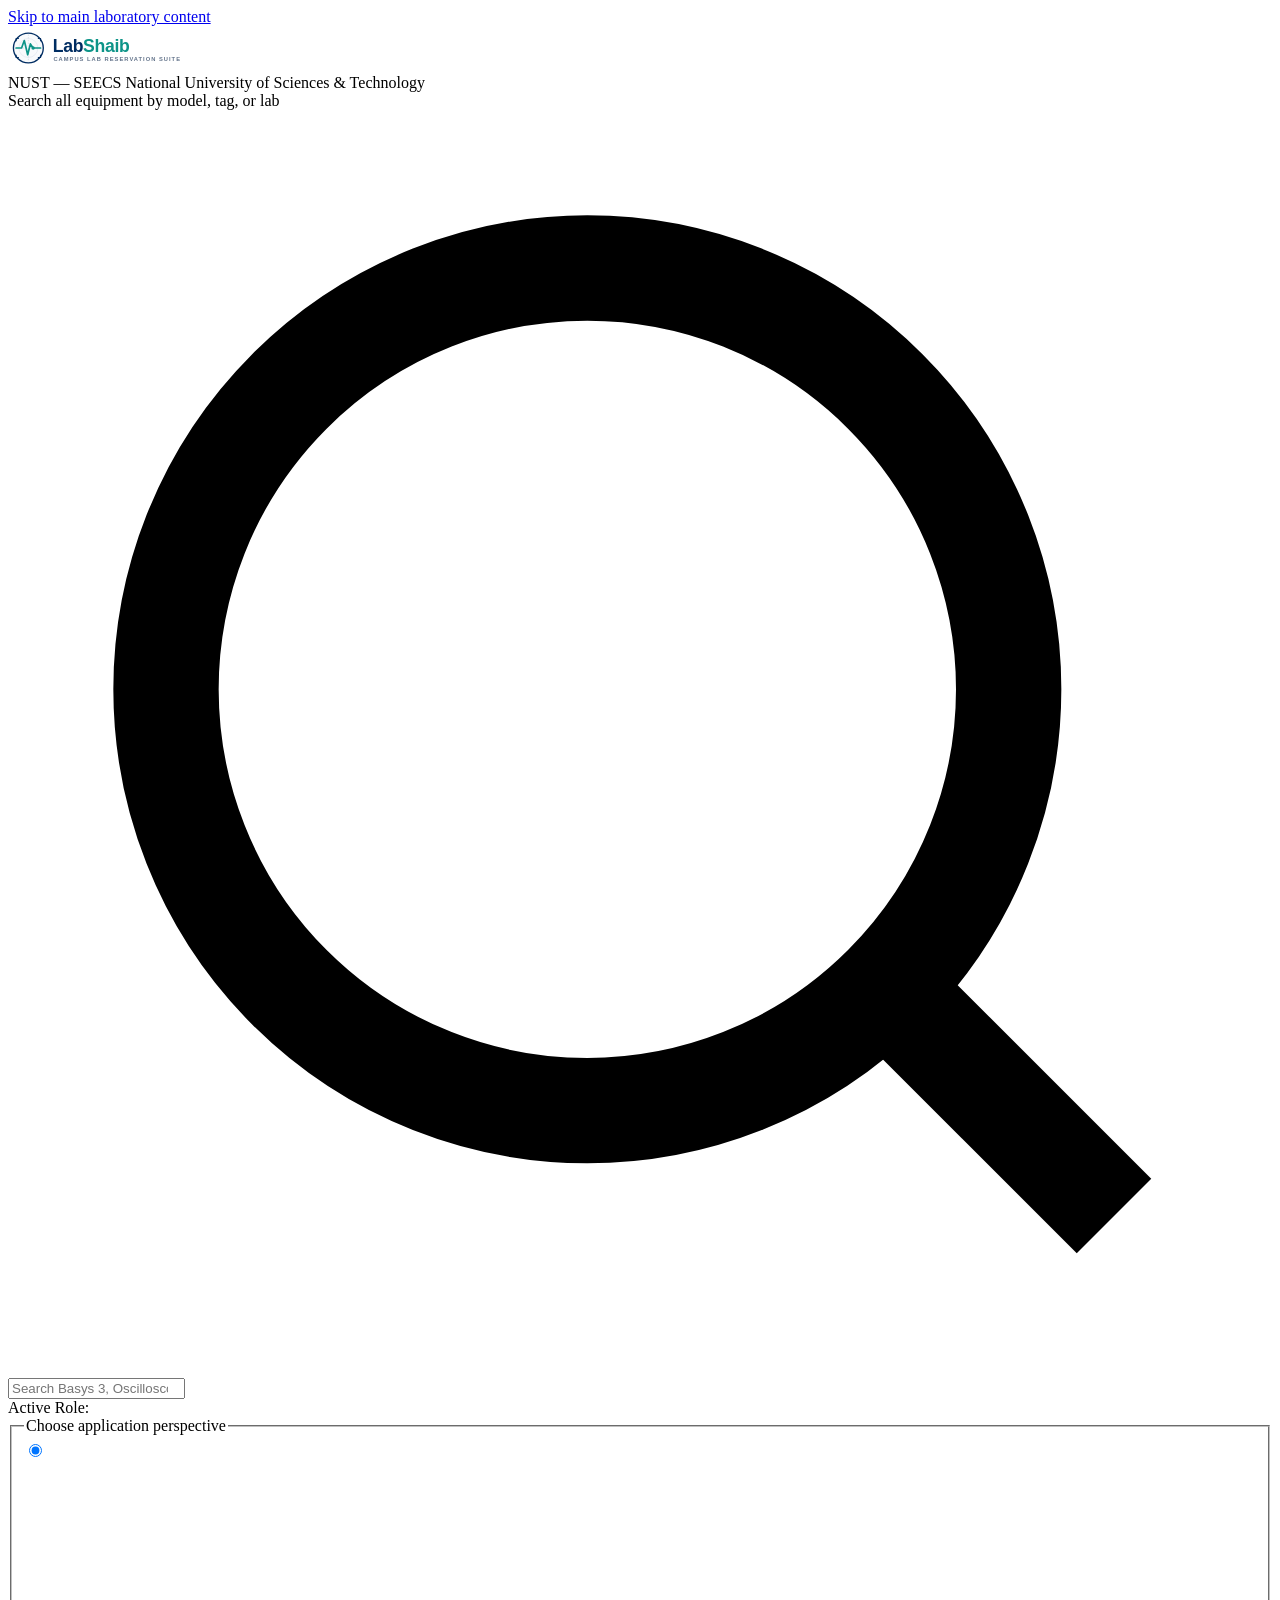
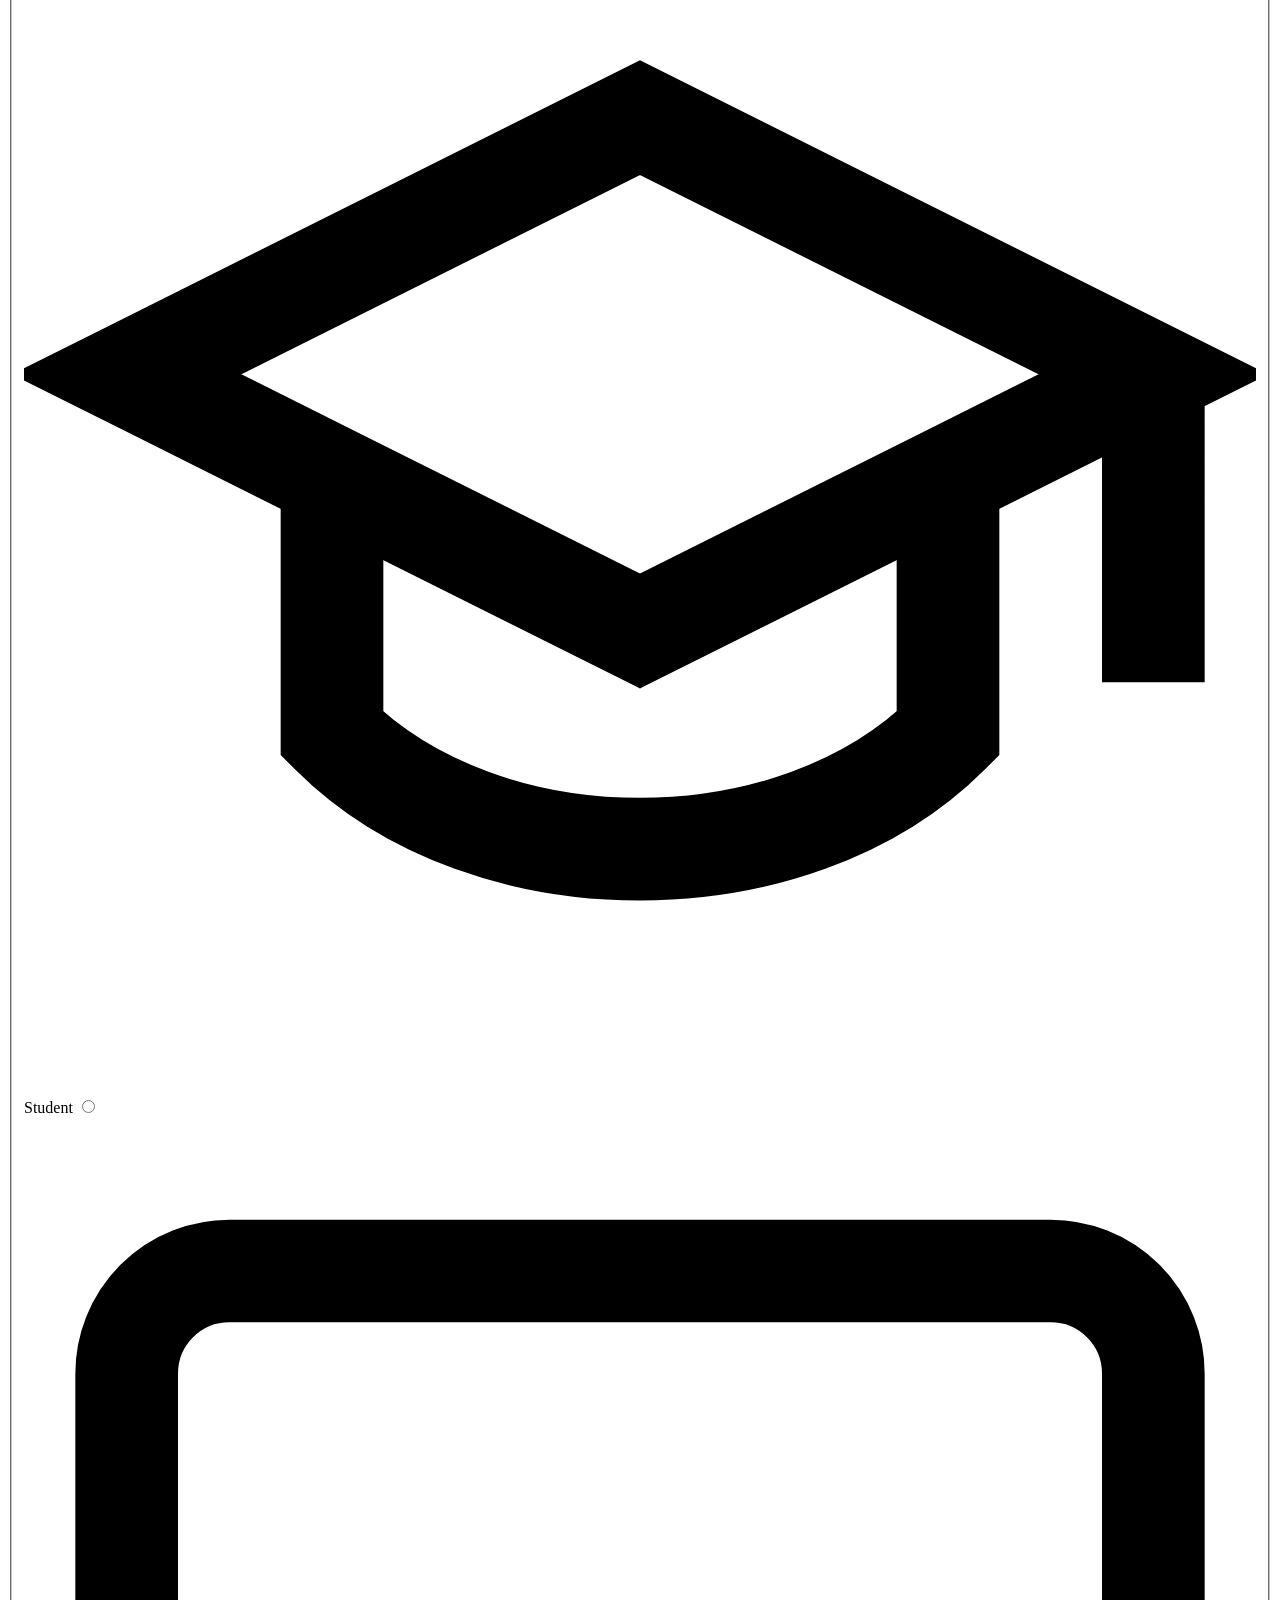
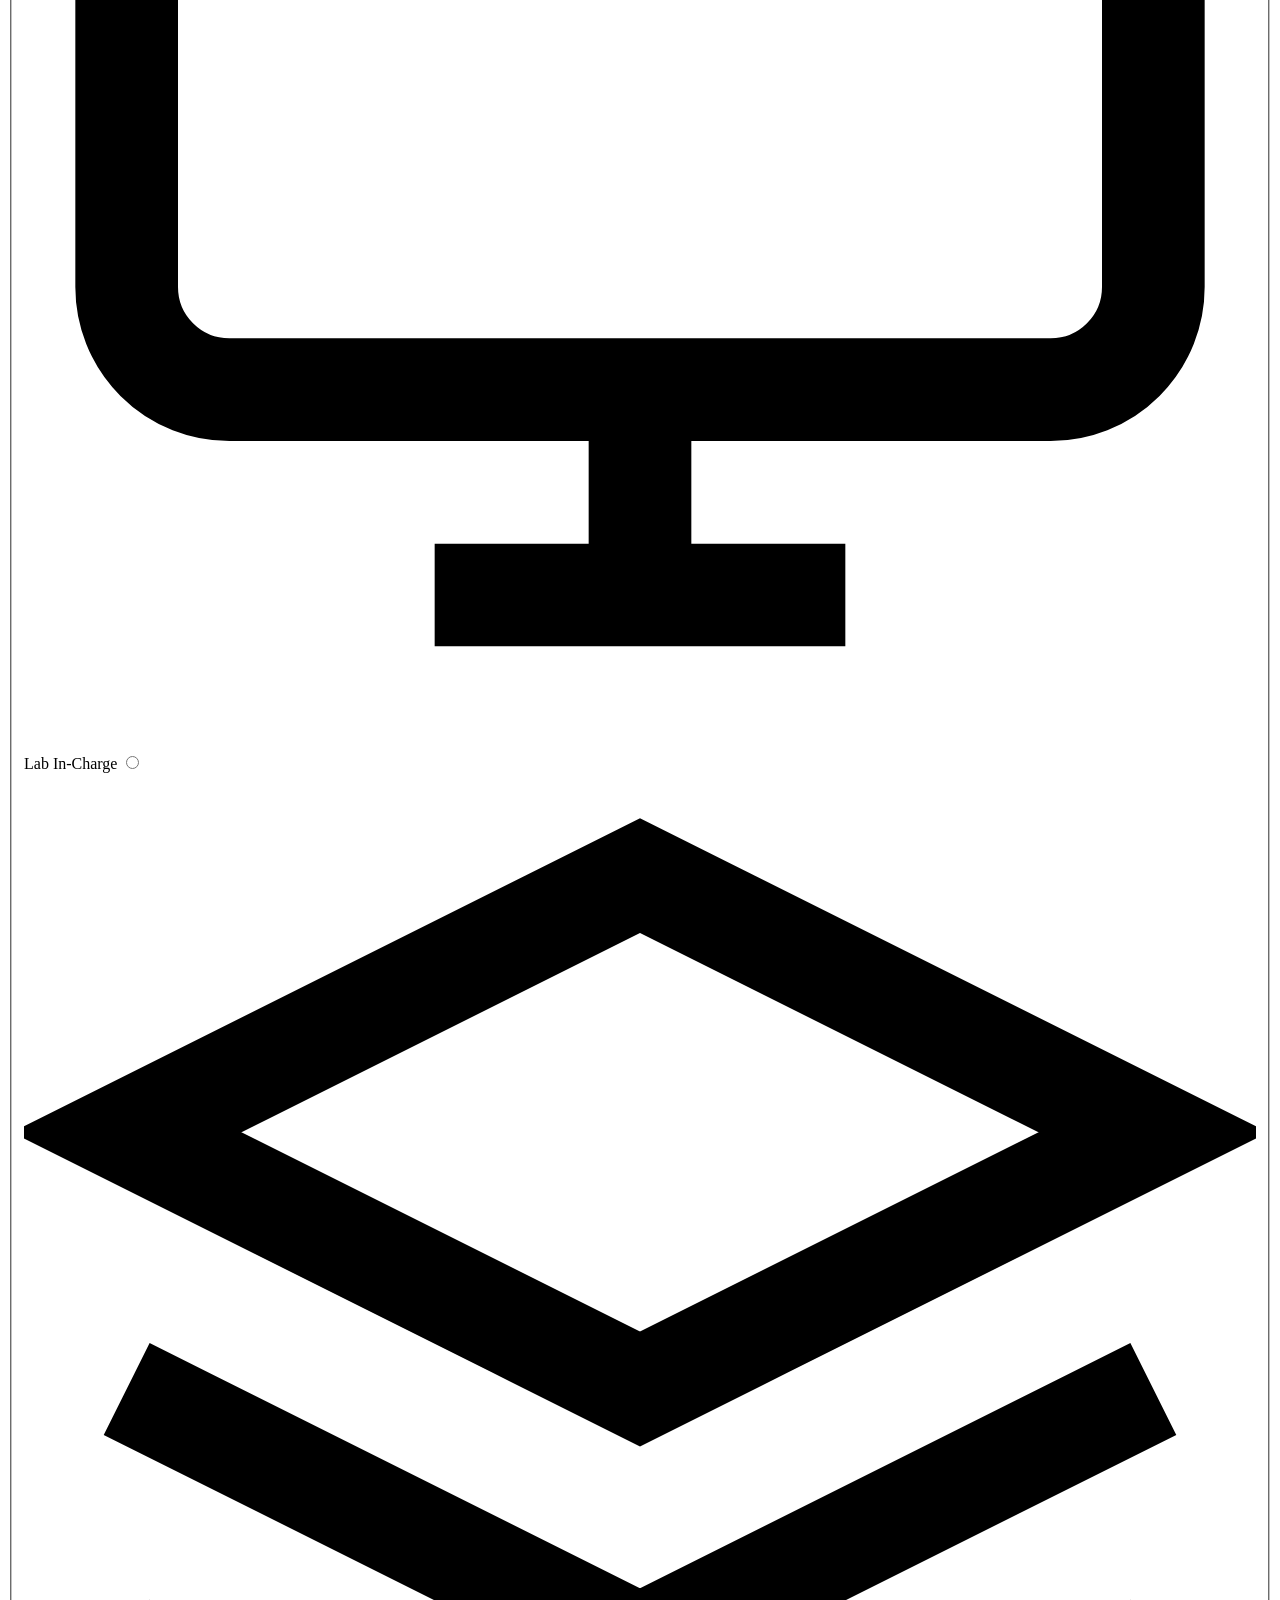
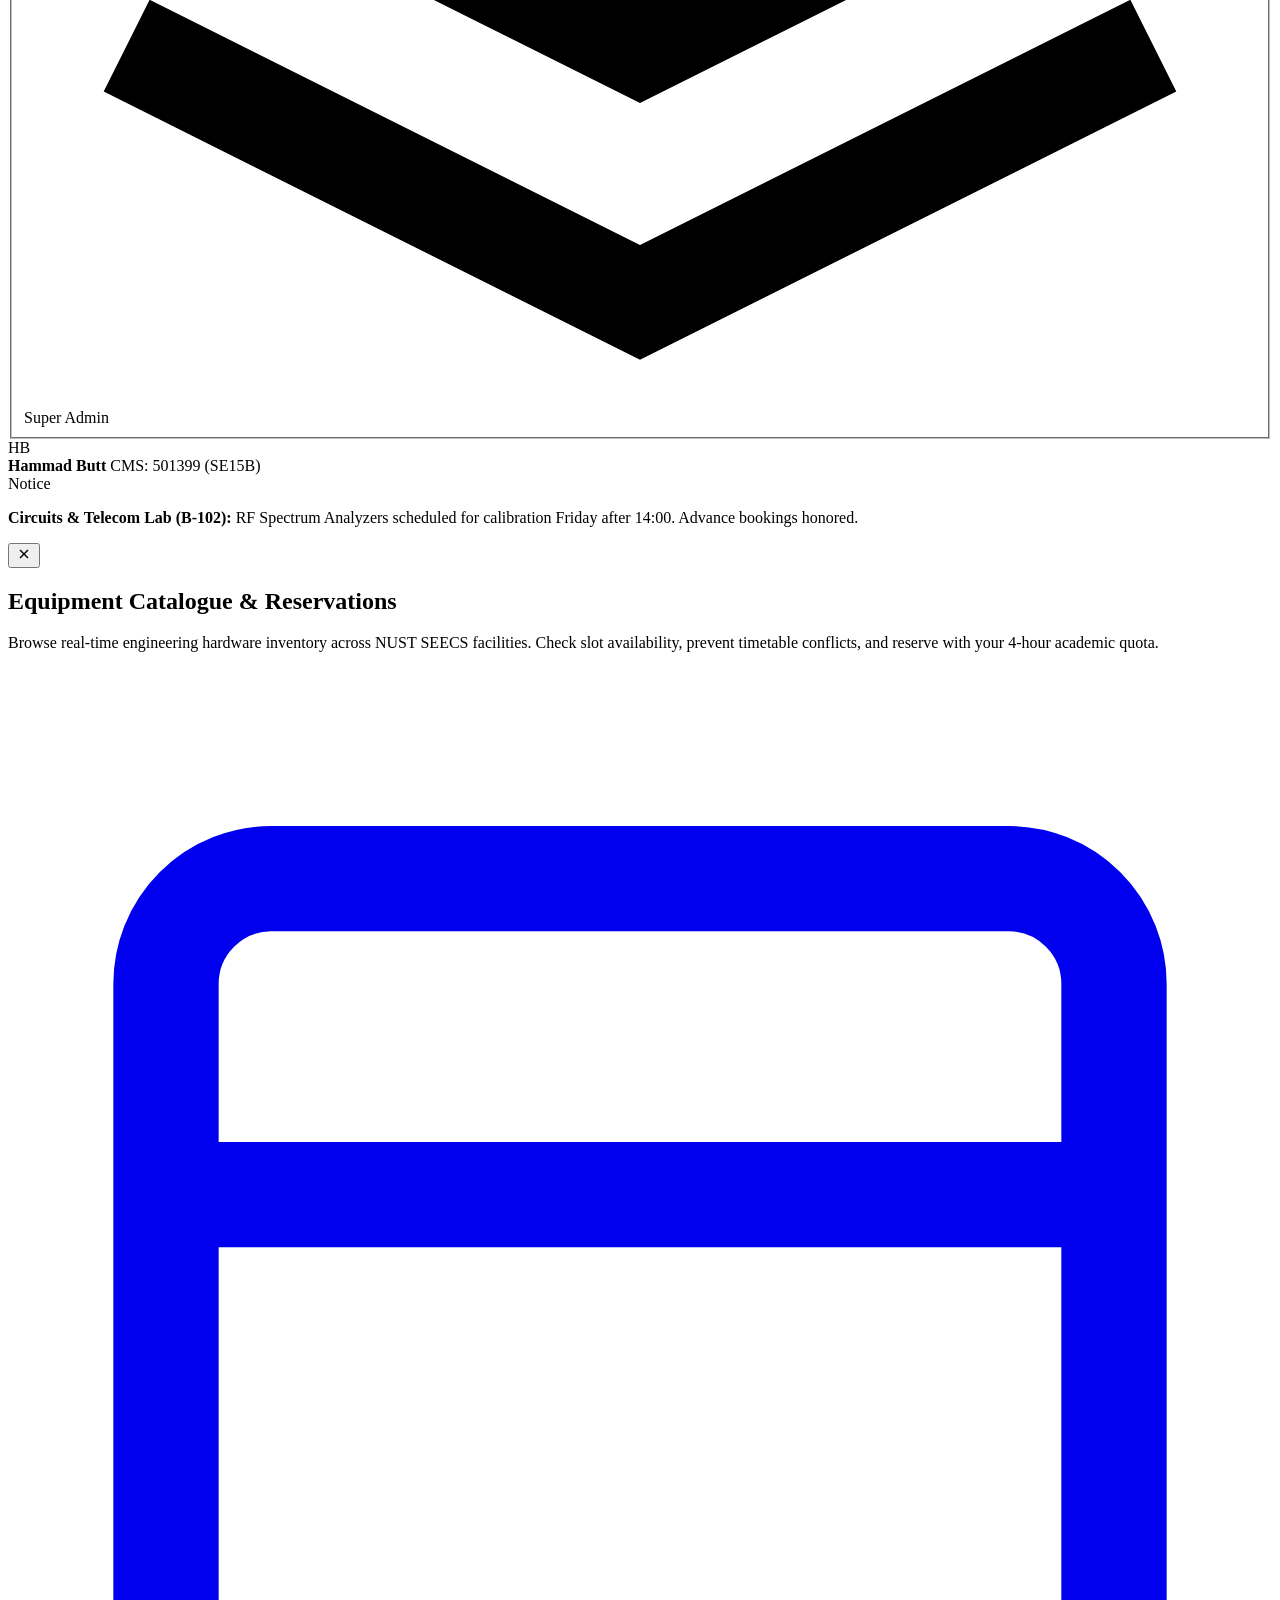
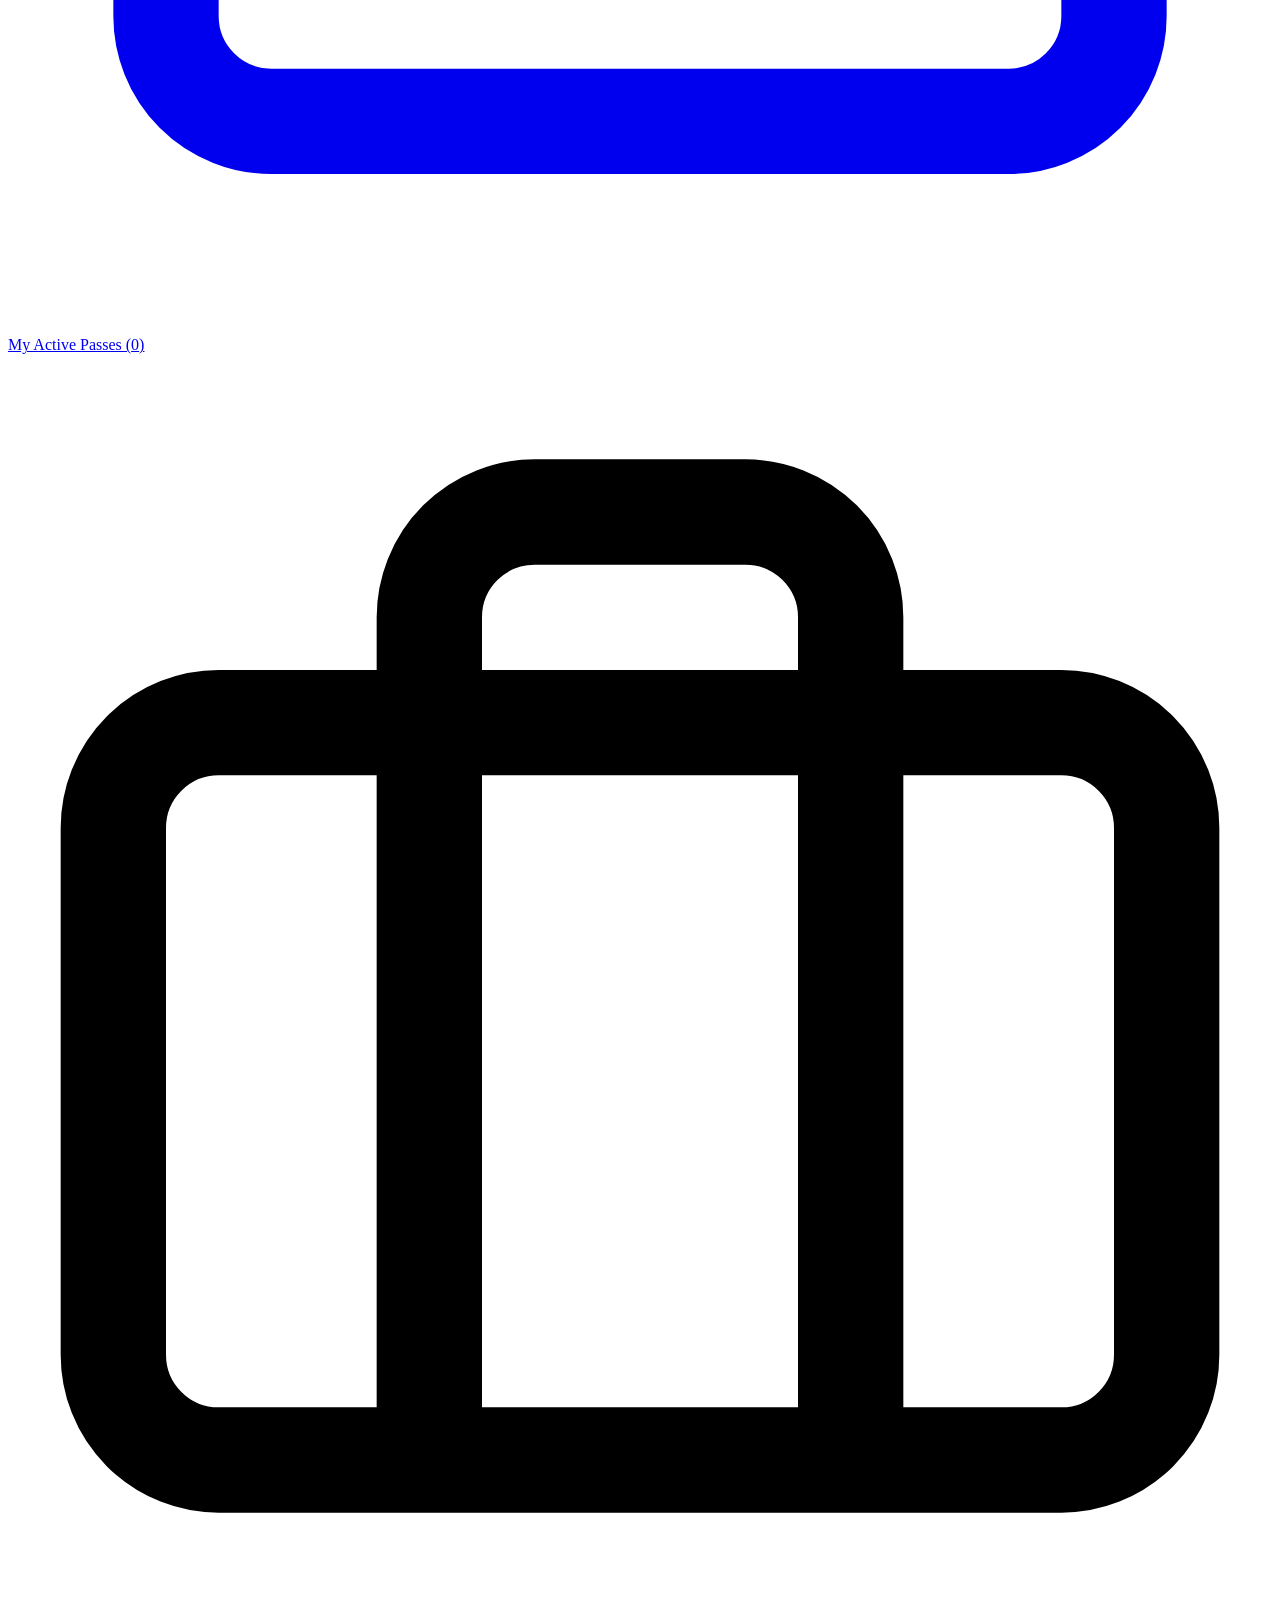
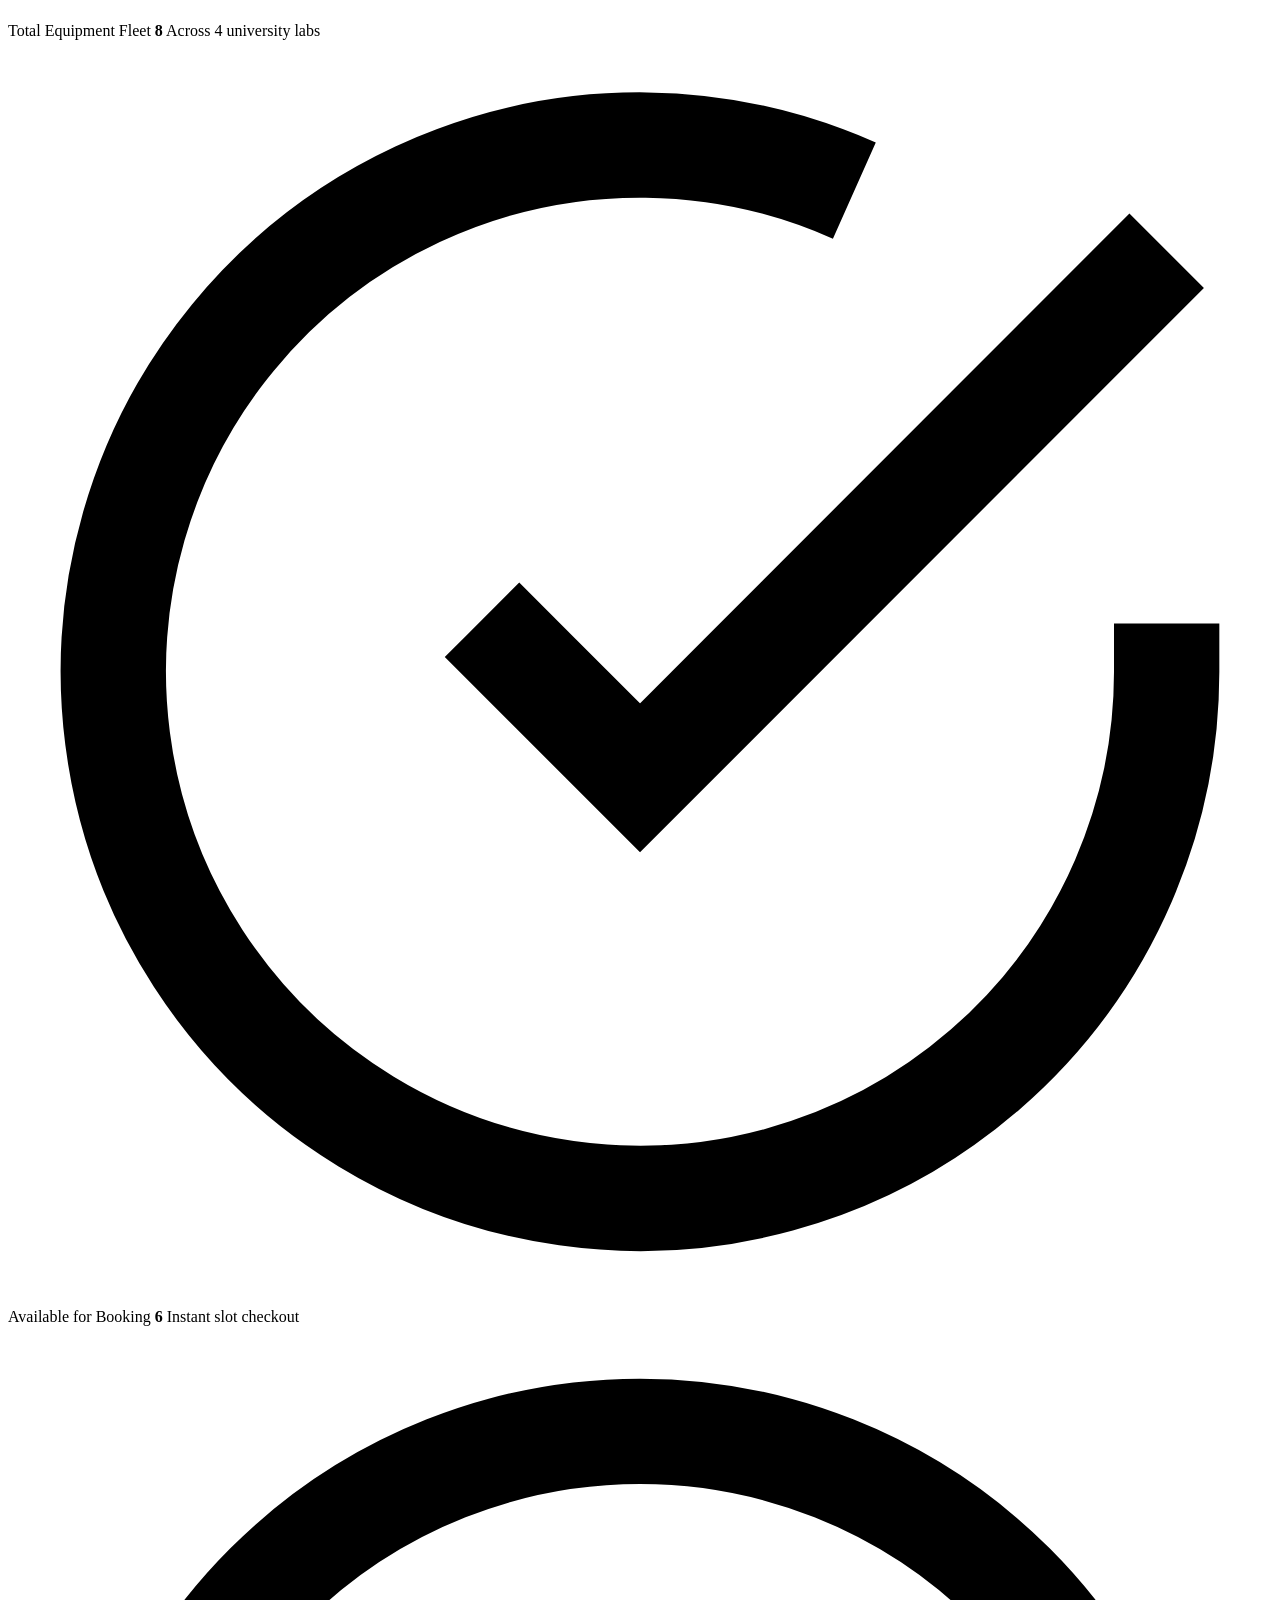
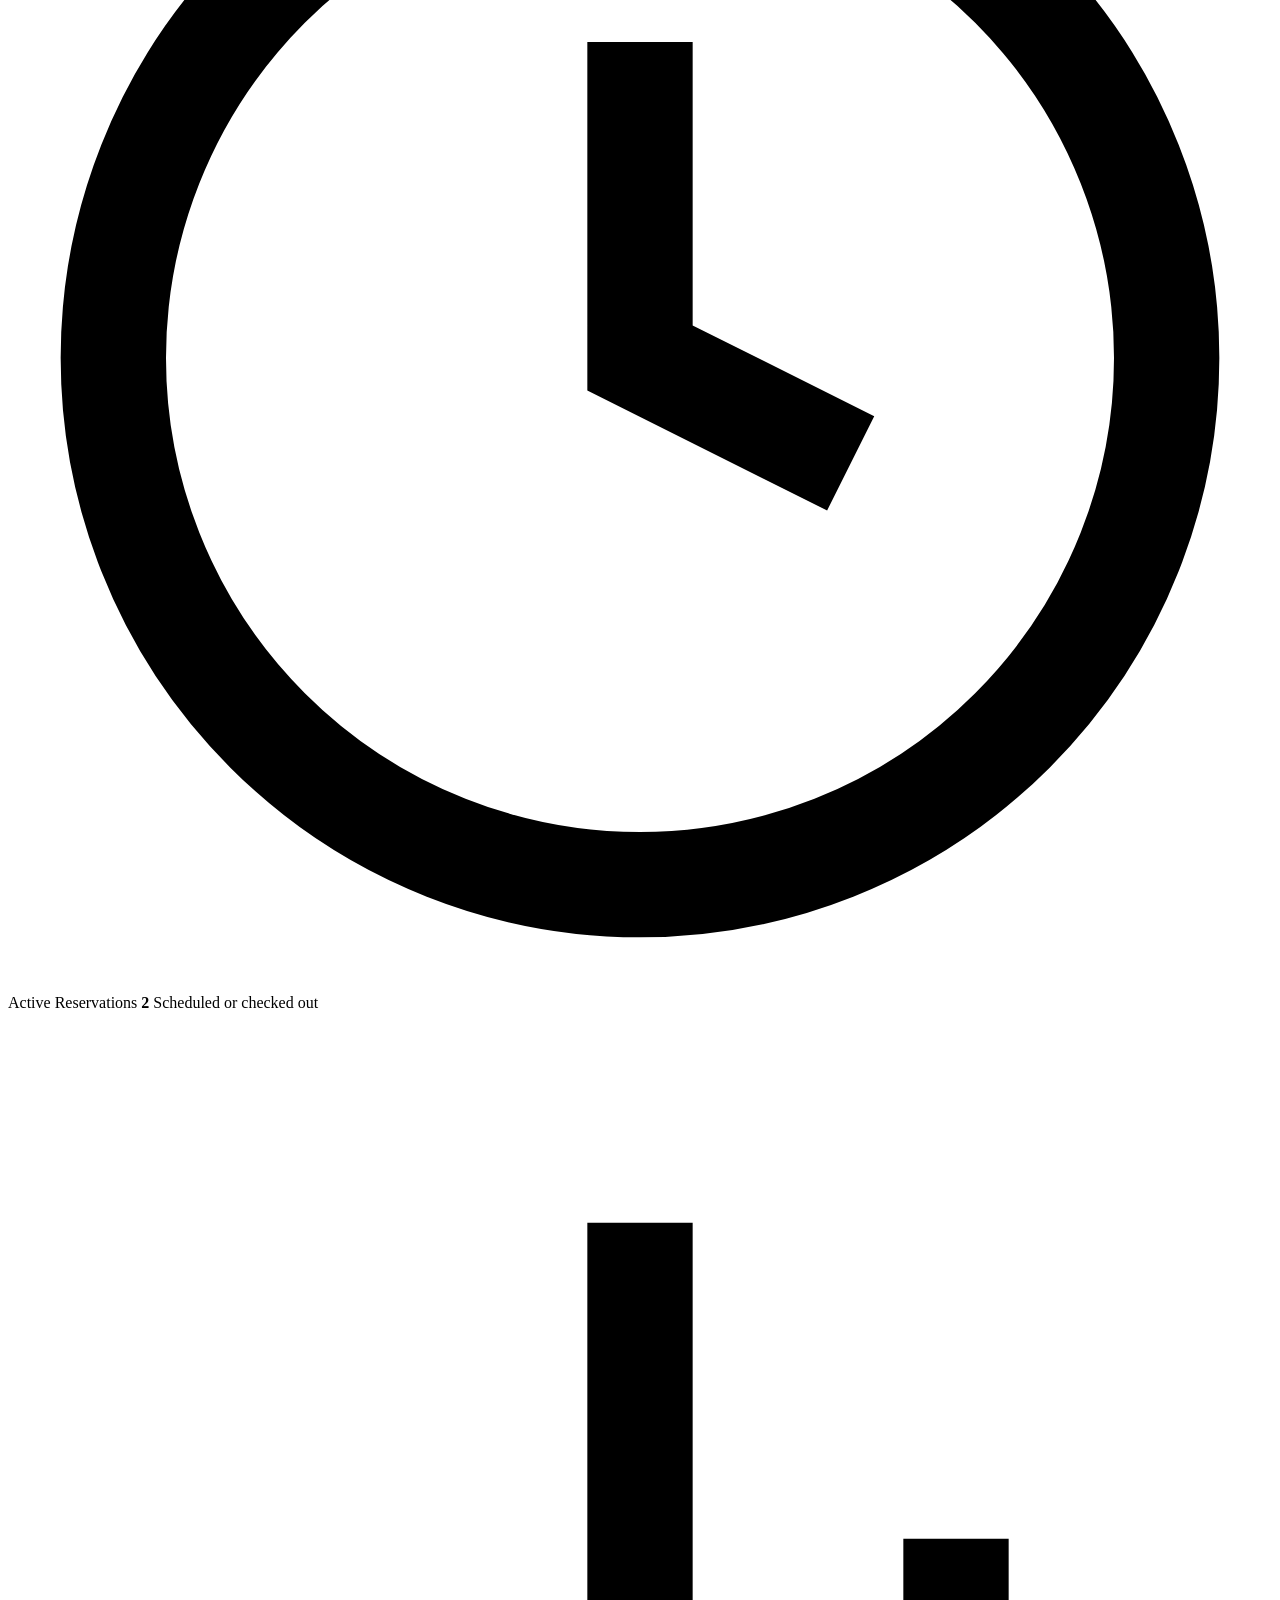
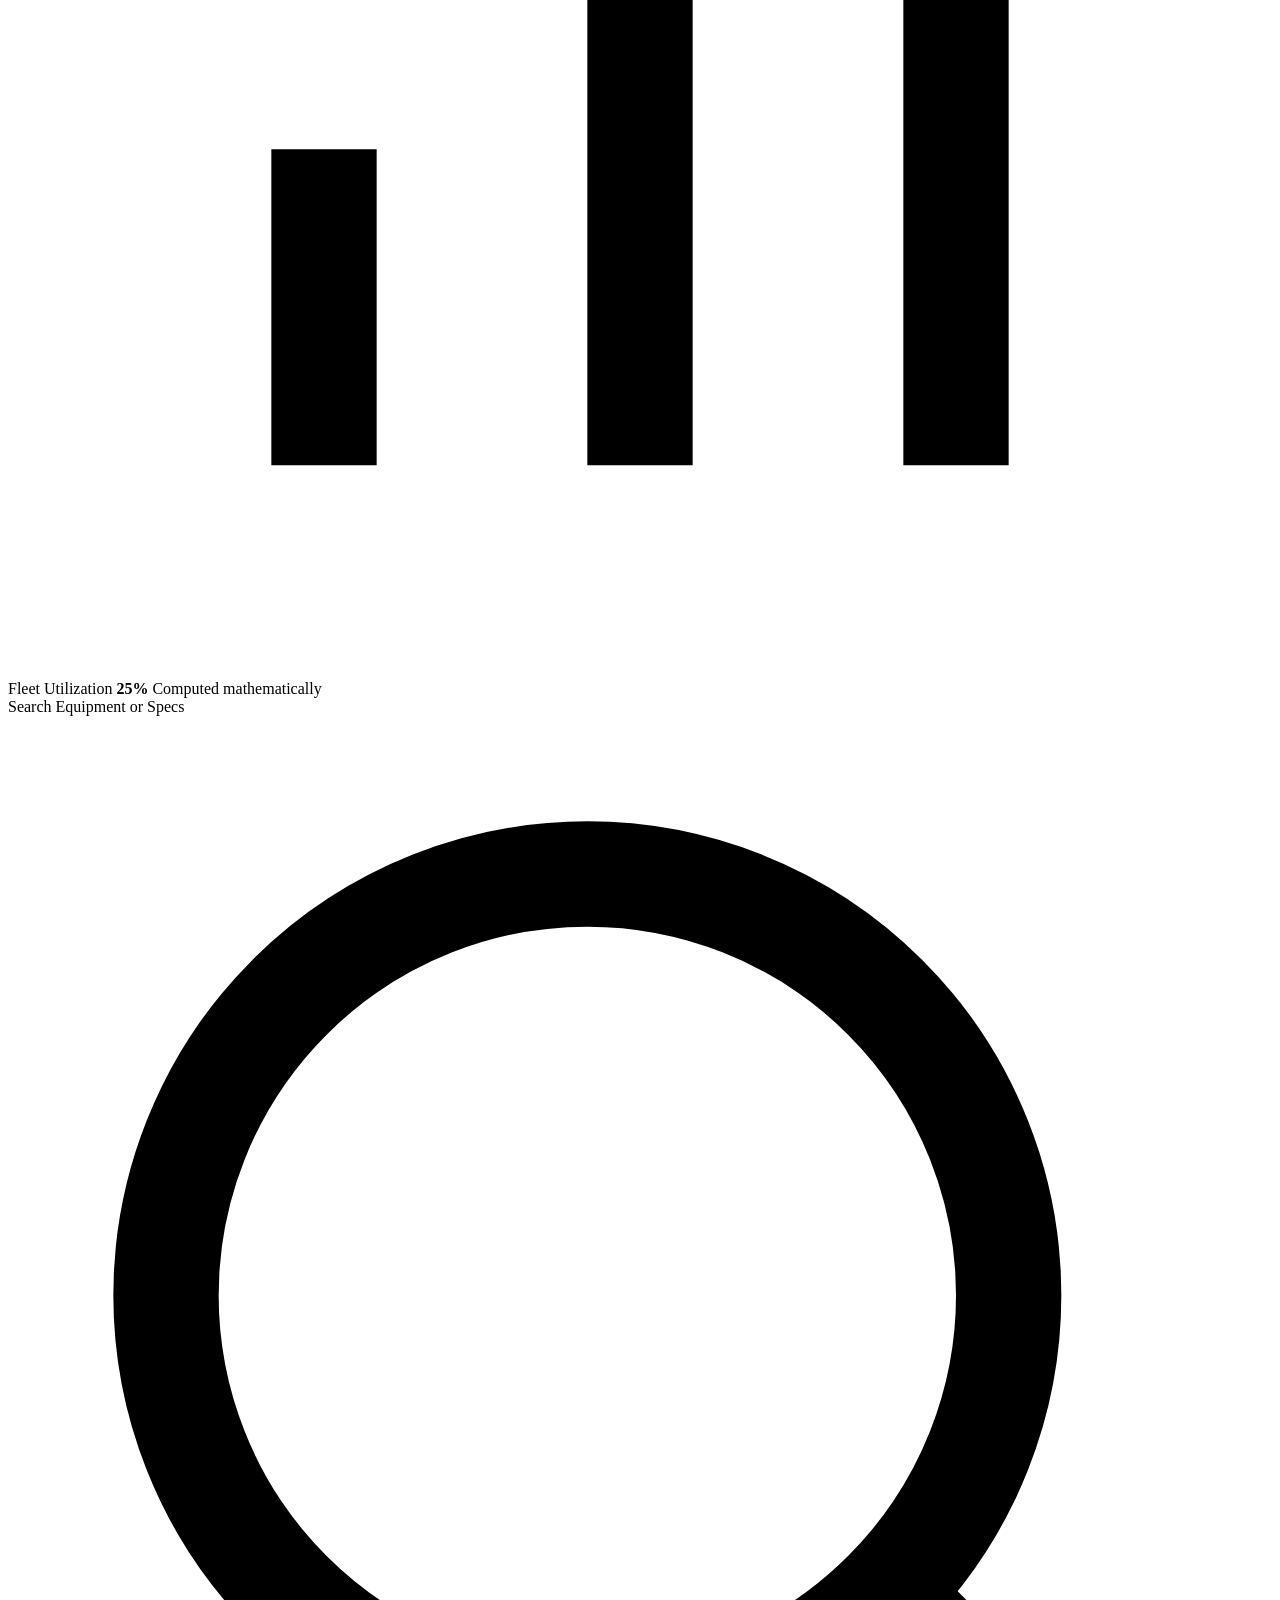
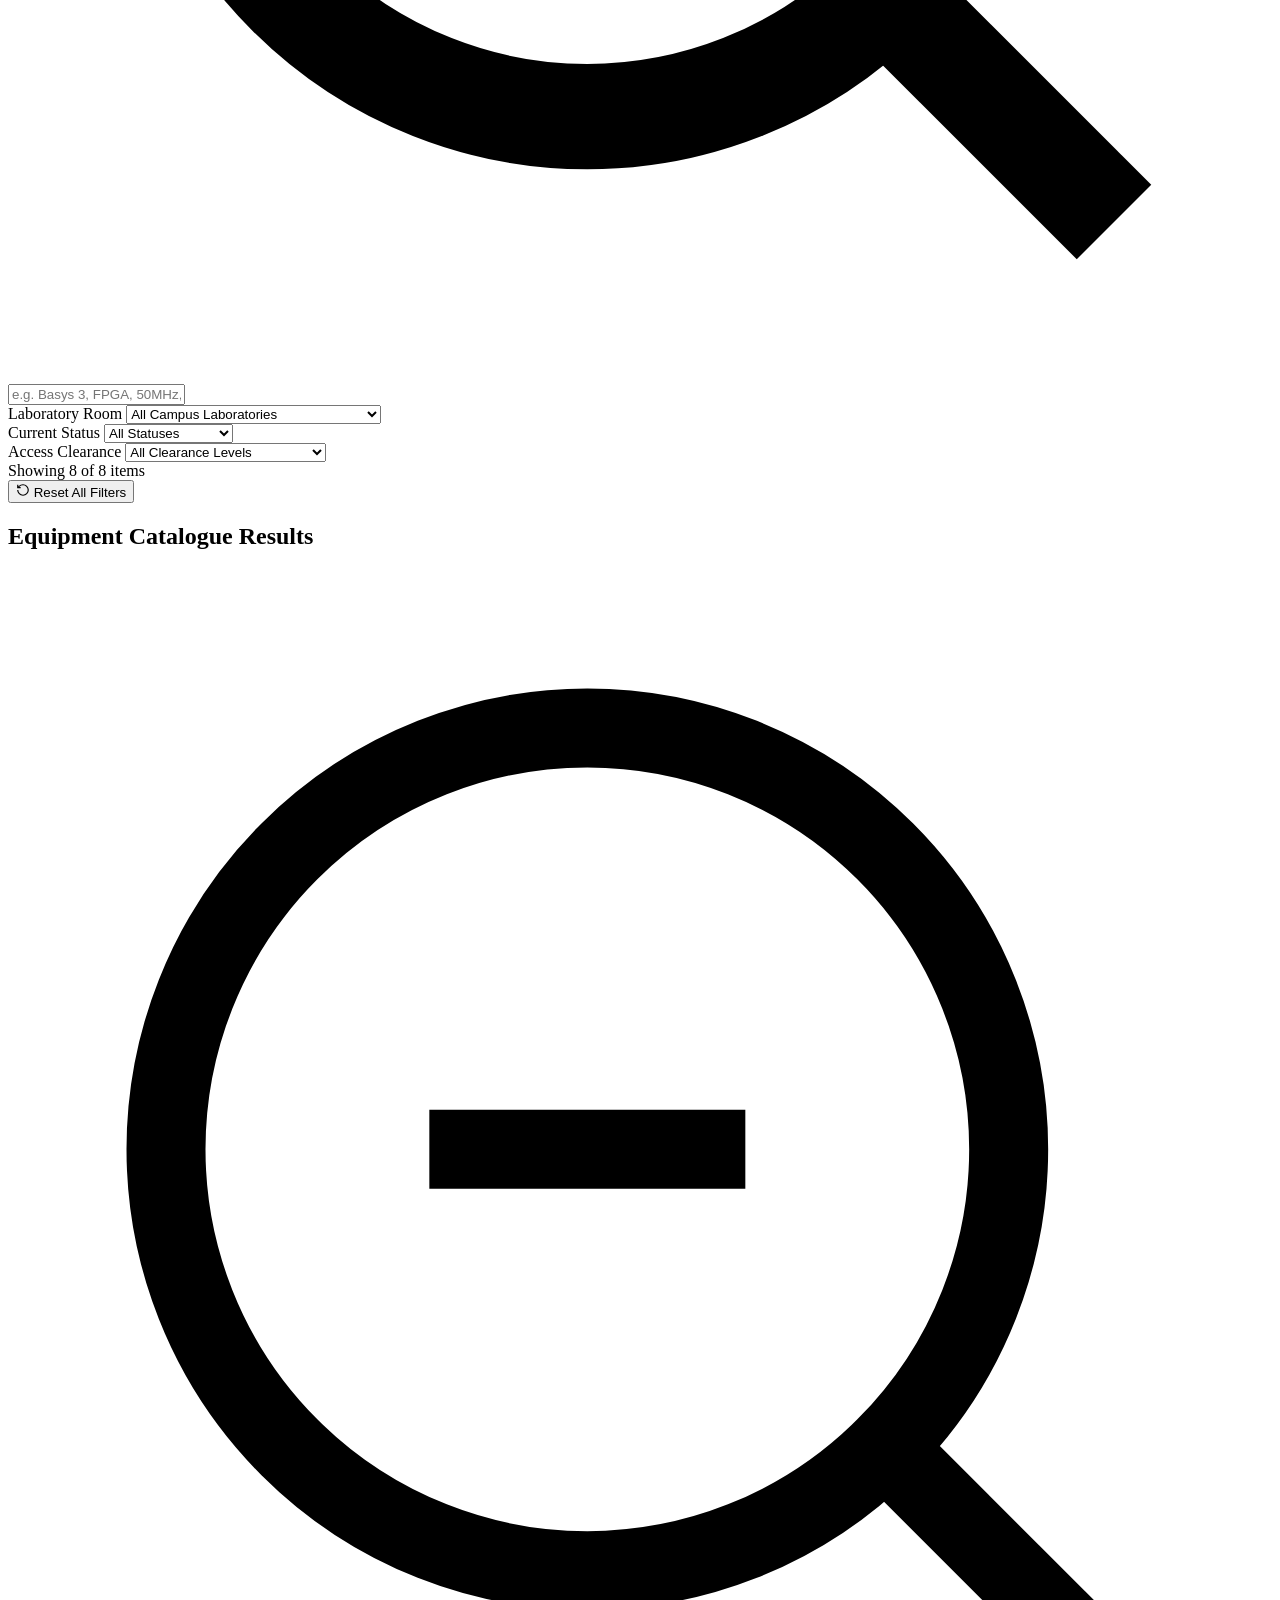
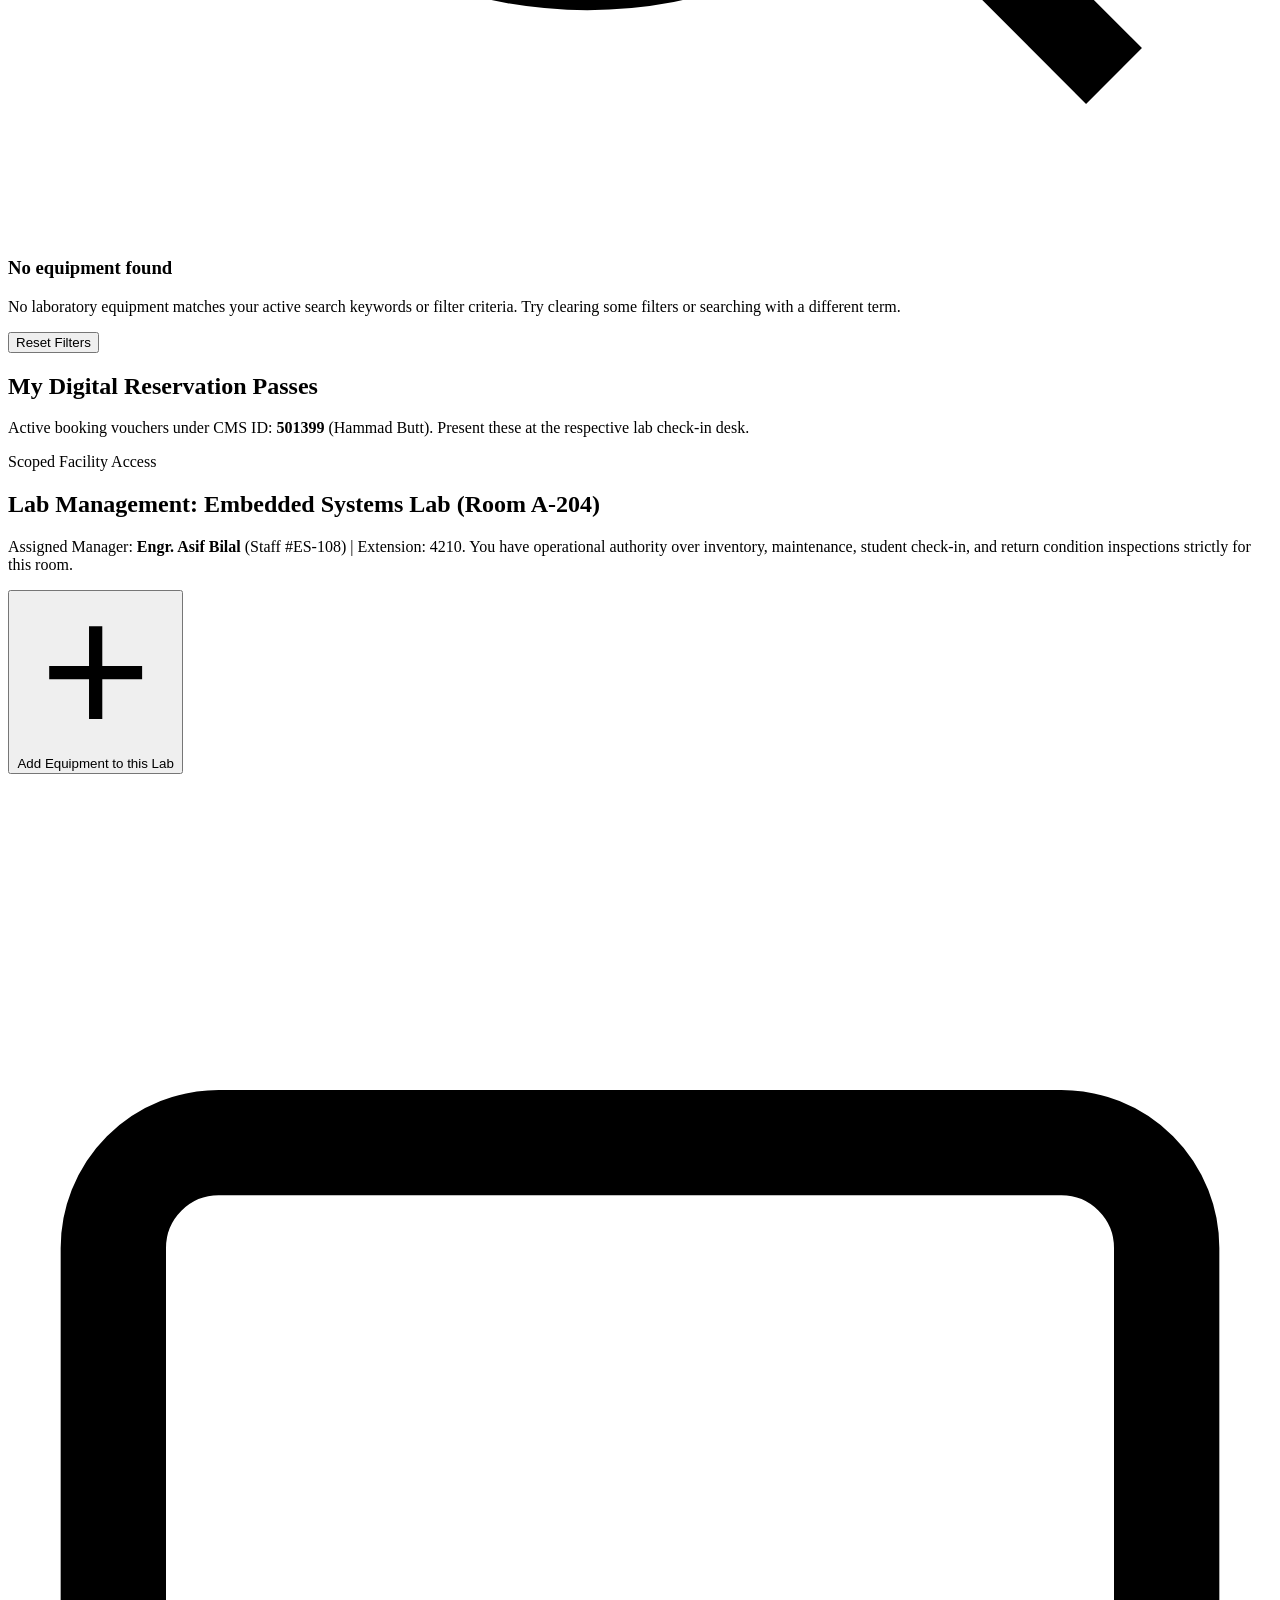
==== assignment-1/index.html @ f1a4e123 "Initial commit: LabShaib repository setup and architecture" ====
<!DOCTYPE html>
<html lang="en" data-tenant="nust">
<head>
  <meta charset="UTF-8">
  <meta name="viewport" content="width=device-width, initial-scale=1.0">
  <meta name="description" content="LabShaib - Campus Laboratory Equipment Reservation & Availability Suite for NUST SEECS. Built with Semantic HTML5, pure CSS3, and Vanilla JavaScript.">
  <meta name="author" content="Muhammad Hammad Butt (CMS: 501399) - SE15B">
  
  <title>LabShaib — Campus Laboratory Equipment Reservation Suite | NUST SEECS</title>
  
  <!-- Favicon & Stylesheet -->
  <link rel="icon" type="image/svg+xml" href="assets/logo-icon.svg">
  <link rel="stylesheet" href="styles.css">
</head>
<body>
  <!-- ACCESSIBLE SKIP LINK FOR SCREEN READERS & KEYBOARD NAV -->
  <a href="#main-content" class="skip-link">Skip to main laboratory content</a>

  <!-- PERSISTENT INSTITUTIONAL HEADER & CONTROL BAR -->
  <header class="app-header" role="banner">
    <div class="header-inner container">
      <!-- Brand & University Identity -->
      <div class="header-brand-group">
        <a href="#view-student" class="brand-link" aria-label="LabShaib Home">
          <img src="assets/logo.svg" alt="LabShaib Logo" class="brand-logo-img" width="190" height="44">
        </a>
        <div class="institution-meta" aria-label="Institution context">
          <span class="institution-name" id="display-institution-name">NUST — SEECS</span>
          <span class="institution-branch" id="display-institution-sub">National University of Sciences &amp; Technology</span>
        </div>
      </div>

      <!-- Quick Global Search Input -->
      <div class="header-search-wrapper" role="search">
        <label for="global-search-input" class="sr-only">Search all equipment by model, tag, or lab</label>
        <div class="input-icon-wrapper">
          <svg class="search-svg-icon" viewBox="0 0 24 24" fill="none" stroke="currentColor" stroke-width="2" aria-hidden="true">
            <circle cx="11" cy="11" r="8"></circle>
            <line x1="21" y1="21" x2="16.65" y2="16.65"></line>
          </svg>
          <input 
            type="search" 
            id="global-search-input" 
            class="header-search-input" 
            placeholder="Search Basys 3, Oscilloscope, Rigol..." 
            autocomplete="off"
            aria-controls="equipment-catalogue-grid"
          >
        </div>
      </div>

      <!-- 3-TIER HIERARCHICAL ROLE SWITCHER (LIVE VIVA DEMO CONTROL) -->
      <div class="header-role-console" aria-label="Live Role Switcher">
        <span class="role-switcher-label">Active Role:</span>
        <fieldset class="role-pills-group" role="radiogroup" aria-label="Switch User Persona">
          <legend class="sr-only">Choose application perspective</legend>
          
          <label class="role-pill-option" for="role-student">
            <input type="radio" name="app-role-selector" id="role-student" value="student" checked>
            <span class="role-pill-label">
              <svg class="role-icon" viewBox="0 0 24 24" fill="none" stroke="currentColor" stroke-width="2" aria-hidden="true">
                <path d="M22 10v6M2 10l10-5 10 5-10 5z"></path>
                <path d="M6 12v5c3 3 9 3 12 0v-5"></path>
              </svg>
              Student
            </span>
          </label>

          <label class="role-pill-option" for="role-instructor">
            <input type="radio" name="app-role-selector" id="role-instructor" value="instructor">
            <span class="role-pill-label">
              <svg class="role-icon" viewBox="0 0 24 24" fill="none" stroke="currentColor" stroke-width="2" aria-hidden="true">
                <rect x="2" y="3" width="20" height="14" rx="2" ry="2"></rect>
                <line x1="8" y1="21" x2="16" y2="21"></line>
                <line x1="12" y1="17" x2="12" y2="21"></line>
              </svg>
              Lab In-Charge
            </span>
          </label>

          <label class="role-pill-option" for="role-superadmin">
            <input type="radio" name="app-role-selector" id="role-superadmin" value="superadmin">
            <span class="role-pill-label">
              <svg class="role-icon" viewBox="0 0 24 24" fill="none" stroke="currentColor" stroke-width="2" aria-hidden="true">
                <path d="M12 2L2 7l10 5 10-5-10-5zM2 17l10 5 10-5M2 12l10 5 10-5"></path>
              </svg>
              Super Admin
            </span>
          </label>
        </fieldset>

        <!-- Current User Identity Pill -->
        <div class="user-context-pill" id="active-user-badge" aria-live="polite">
          <span class="user-avatar-circle" aria-hidden="true">HB</span>
          <div class="user-meta-text">
            <strong class="user-full-name">Hammad Butt</strong>
            <span class="user-sub-id">CMS: 501399 (SE15B)</span>
          </div>
        </div>
      </div>
    </div>

    <!-- Live Campus Notification / Calibration Alert Banner -->
    <aside class="campus-alert-strip" id="campus-alert-strip" role="region" aria-label="Campus Announcement">
      <div class="container alert-strip-content">
        <span class="alert-badge">Notice</span>
        <p class="alert-message" id="campus-ticker-text">
          <strong>Circuits &amp; Telecom Lab (B-102):</strong> RF Spectrum Analyzers scheduled for calibration Friday after 14:00. Advance bookings honored.
        </p>
        <button type="button" class="btn-dismiss-alert" id="btn-dismiss-alert" aria-label="Dismiss campus alert">
          <svg viewBox="0 0 24 24" width="16" height="16" stroke="currentColor" stroke-width="2" fill="none" aria-hidden="true">
            <line x1="18" y1="6" x2="6" y2="18"></line>
            <line x1="6" y1="6" x2="18" y2="18"></line>
          </svg>
        </button>
      </div>
    </aside>
  </header>

  <!-- MAIN APPLICATION CONTENT AREA -->
  <main id="main-content" class="main-wrapper container">

    <!-- ========================================================================= -->
    <!-- VIEW 1: STUDENT DISCOVERY & RESERVATION PORTAL                            -->
    <!-- ========================================================================= -->
    <section id="view-student" class="view-panel" aria-labelledby="heading-student-portal">
      <div class="portal-header-block">
        <div>
          <h1 id="heading-student-portal" class="section-title">Equipment Catalogue &amp; Reservations</h1>
          <p class="section-description">
            Browse real-time engineering hardware inventory across NUST SEECS facilities. Check slot availability, prevent timetable conflicts, and reserve with your 4-hour academic quota.
          </p>
        </div>
        <div class="portal-quick-actions">
          <a href="#active-passes-section" class="btn btn-secondary">
            <svg class="btn-icon" viewBox="0 0 24 24" fill="none" stroke="currentColor" stroke-width="2" aria-hidden="true">
              <rect x="3" y="4" width="18" height="16" rx="2"></rect>
              <line x1="3" y1="10" x2="21" y2="10"></line>
            </svg>
            My Active Passes (<span id="count-student-passes">0</span>)
          </a>
        </div>
      </div>

      <!-- Real-Time Aggregate KPI Bar -->
      <section class="kpi-dashboard-grid" aria-label="Key Laboratory Metrics">
        <article class="kpi-card">
          <div class="kpi-icon-badge kpi-badge-navy" aria-hidden="true">
            <svg viewBox="0 0 24 24" fill="none" stroke="currentColor" stroke-width="2">
              <rect x="2" y="7" width="20" height="14" rx="2" ry="2"></rect>
              <path d="M16 21V5a2 2 0 0 0-2-2h-4a2 2 0 0 0-2 2v16"></path>
            </svg>
          </div>
          <div class="kpi-content">
            <span class="kpi-label">Total Equipment Fleet</span>
            <strong class="kpi-value font-tabular" id="kpi-total-equipment">8</strong>
            <span class="kpi-footnote">Across 4 university labs</span>
          </div>
        </article>

        <article class="kpi-card">
          <div class="kpi-icon-badge kpi-badge-green" aria-hidden="true">
            <svg viewBox="0 0 24 24" fill="none" stroke="currentColor" stroke-width="2">
              <path d="M22 11.08V12a10 10 0 1 1-5.93-9.14"></path>
              <polyline points="22 4 12 14.01 9 11.01"></polyline>
            </svg>
          </div>
          <div class="kpi-content">
            <span class="kpi-label">Available for Booking</span>
            <strong class="kpi-value font-tabular text-success" id="kpi-available-units">6</strong>
            <span class="kpi-footnote">Instant slot checkout</span>
          </div>
        </article>

        <article class="kpi-card">
          <div class="kpi-icon-badge kpi-badge-blue" aria-hidden="true">
            <svg viewBox="0 0 24 24" fill="none" stroke="currentColor" stroke-width="2">
              <circle cx="12" cy="12" r="10"></circle>
              <polyline points="12 6 12 12 16 14"></polyline>
            </svg>
          </div>
          <div class="kpi-content">
            <span class="kpi-label">Active Reservations</span>
            <strong class="kpi-value font-tabular text-info" id="kpi-active-reservations">2</strong>
            <span class="kpi-footnote">Scheduled or checked out</span>
          </div>
        </article>

        <article class="kpi-card">
          <div class="kpi-icon-badge kpi-badge-teal" aria-hidden="true">
            <svg viewBox="0 0 24 24" fill="none" stroke="currentColor" stroke-width="2">
              <path d="M18 20V10"></path>
              <path d="M12 20V4"></path>
              <path d="M6 20v-6"></path>
            </svg>
          </div>
          <div class="kpi-content">
            <span class="kpi-label">Fleet Utilization</span>
            <strong class="kpi-value font-tabular" id="kpi-utilization-rate">25%</strong>
            <span class="kpi-footnote">Computed mathematically</span>
          </div>
        </article>
      </section>

      <!-- Multi-Criteria Search & Filter Console -->
      <section class="catalogue-controls-card" aria-label="Catalogue Search and Filters">
        <form id="form-catalogue-filters" class="filters-form" novalidate>
          <div class="filter-row-primary">
            <!-- Keyword Search -->
            <div class="form-group flex-2">
              <label for="filter-keyword" class="form-label">Search Equipment or Specs</label>
              <div class="input-icon-wrapper">
                <svg class="search-svg-icon" viewBox="0 0 24 24" fill="none" stroke="currentColor" stroke-width="2" aria-hidden="true">
                  <circle cx="11" cy="11" r="8"></circle>
                  <line x1="21" y1="21" x2="16.65" y2="16.65"></line>
                </svg>
                <input 
                  type="text" 
                  id="filter-keyword" 
                  class="form-control" 
                  placeholder="e.g. Basys 3, FPGA, 50MHz, Jetson, 3D Printer..."
                  autocomplete="off"
                >
              </div>
            </div>

            <!-- Lab Facility Selector -->
            <div class="form-group flex-1">
              <label for="filter-lab" class="form-label">Laboratory Room</label>
              <select id="filter-lab" class="form-control">
                <option value="ALL">All Campus Laboratories</option>
                <option value="LAB-01">Embedded Systems Lab (Room A-204)</option>
                <option value="LAB-02">Circuits &amp; Telecom Lab (Room B-102)</option>
                <option value="LAB-03">AI &amp; Robotics Lab (Room C-305)</option>
                <option value="LAB-04">FabLab Prototyping (Room W-01)</option>
              </select>
            </div>

            <!-- Availability Status Selector -->
            <div class="form-group flex-1">
              <label for="filter-status" class="form-label">Current Status</label>
              <select id="filter-status" class="form-control">
                <option value="ALL">All Statuses</option>
                <option value="Available">Available Only</option>
                <option value="Reserved">Reserved / In Use</option>
                <option value="Maintenance">Under Calibration</option>
              </select>
            </div>

            <!-- Clearance Level Filter -->
            <div class="form-group flex-1">
              <label for="filter-clearance" class="form-label">Access Clearance</label>
              <select id="filter-clearance" class="form-control">
                <option value="ALL">All Clearance Levels</option>
                <option value="Open">Open to All Undergrads</option>
                <option value="FYP/Research">FYP / Research Certified Only</option>
              </select>
            </div>
          </div>

          <!-- Bottom Filter Bar with Result Count & Reset Button -->
          <div class="filter-row-secondary">
            <div class="active-filter-summary">
              Showing <span id="filtered-records-count" class="font-tabular font-bold">8</span> of 
              <span id="total-records-count" class="font-tabular">8</span> items
            </div>
            <button type="button" id="btn-reset-filters" class="btn btn-outline btn-sm">
              <svg viewBox="0 0 24 24" width="14" height="14" stroke="currentColor" stroke-width="2" fill="none" aria-hidden="true">
                <path d="M3 12a9 9 0 1 0 9-9 9.75 9.75 0 0 0-6.74 2.74L3 8"></path>
                <path d="M3 3v5h5"></path>
              </svg>
              Reset All Filters
            </button>
          </div>
        </form>
      </section>

      <!-- Dynamic Equipment Grid Container -->
      <section aria-labelledby="heading-catalogue-results">
        <h2 id="heading-catalogue-results" class="sr-only">Equipment Catalogue Results</h2>
        <div id="equipment-catalogue-grid" class="equipment-cards-grid" aria-live="polite">
          <!-- Populated dynamically by app.js -->
        </div>

        <!-- Empty State Feedback Container -->
        <div id="empty-catalogue-state" class="empty-state-card hidden" role="status">
          <div class="empty-state-icon" aria-hidden="true">
            <svg viewBox="0 0 24 24" fill="none" stroke="currentColor" stroke-width="1.5">
              <circle cx="11" cy="11" r="8"></circle>
              <line x1="21" y1="21" x2="16.65" y2="16.65"></line>
              <line x1="8" y1="11" x2="14" y2="11"></line>
            </svg>
          </div>
          <h3 class="empty-state-title">No equipment found</h3>
          <p class="empty-state-desc">
            No laboratory equipment matches your active search keywords or filter criteria. Try clearing some filters or searching with a different term.
          </p>
          <button type="button" id="btn-empty-reset" class="btn btn-primary">Reset Filters</button>
        </div>
      </section>

      <!-- Active Passes Ledger for Current Student -->
      <section id="active-passes-section" class="active-passes-wrapper" aria-labelledby="heading-my-passes">
        <div class="section-sub-header">
          <div>
            <h2 id="heading-my-passes" class="section-sub-title">My Digital Reservation Passes</h2>
            <p class="section-sub-desc">Active booking vouchers under CMS ID: <strong>501399</strong> (Hammad Butt). Present these at the respective lab check-in desk.</p>
          </div>
        </div>
        <div id="student-passes-container" class="passes-grid">
          <!-- Populated dynamically by app.js -->
        </div>
      </section>
    </section>

    <!-- ========================================================================= -->
    <!-- VIEW 2: LAB INSTRUCTOR SCOPED MANAGEMENT PORTAL                          -->
    <!-- ========================================================================= -->
    <section id="view-instructor" class="view-panel hidden" aria-labelledby="heading-instructor-portal">
      <div class="portal-header-block instructor-banner">
        <div>
          <div class="badge-scope-pill">Scoped Facility Access</div>
          <h1 id="heading-instructor-portal" class="section-title">
            Lab Management: <span id="instructor-lab-name">Embedded Systems Lab (Room A-204)</span>
          </h1>
          <p class="section-description">
            Assigned Manager: <strong id="instructor-manager-name">Engr. Asif Bilal</strong> (Staff #ES-108) | Extension: 4210. 
            You have operational authority over inventory, maintenance, student check-in, and return condition inspections strictly for this room.
          </p>
        </div>
        <div class="portal-quick-actions">
          <button type="button" id="btn-open-add-equipment" class="btn btn-primary">
            <svg class="btn-icon" viewBox="0 0 24 24" fill="none" stroke="currentColor" stroke-width="2" aria-hidden="true">
              <line x1="12" y1="5" x2="12" y2="19"></line>
              <line x1="5" y1="12" x2="19" y2="12"></line>
            </svg>
            Add Equipment to this Lab
          </button>
        </div>
      </div>

      <!-- Scoped Lab KPIs -->
      <section class="kpi-dashboard-grid" aria-label="Scoped Lab Key Metrics">
        <article class="kpi-card">
          <div class="kpi-icon-badge kpi-badge-navy">
            <svg viewBox="0 0 24 24" fill="none" stroke="currentColor" stroke-width="2"><rect x="2" y="7" width="20" height="14" rx="2" ry="2"></rect></svg>
          </div>
          <div class="kpi-content">
            <span class="kpi-label">Lab Inventory</span>
            <strong class="kpi-value font-tabular" id="kpi-instr-total">3 Items</strong>
            <span class="kpi-footnote">Catalogued in A-204</span>
          </div>
        </article>

        <article class="kpi-card">
          <div class="kpi-icon-badge kpi-badge-blue">
            <svg viewBox="0 0 24 24" fill="none" stroke="currentColor" stroke-width="2"><circle cx="12" cy="12" r="10"></circle><polyline points="12 6 12 12 16 14"></polyline></svg>
          </div>
          <div class="kpi-content">
            <span class="kpi-label">Active Bookings</span>
            <strong class="kpi-value font-tabular text-info" id="kpi-instr-active">1</strong>
            <span class="kpi-footnote">Today's schedule</span>
          </div>
        </article>

        <article class="kpi-card">
          <div class="kpi-icon-badge kpi-badge-teal">
            <svg viewBox="0 0 24 24" fill="none" stroke="currentColor" stroke-width="2"><path d="M16 21v-2a4 4 0 0 0-4-4H5a4 4 0 0 0-4 4v2"></path><circle cx="8.5" cy="7" r="4"></circle></svg>
          </div>
          <div class="kpi-content">
            <span class="kpi-label">Students in Lab</span>
            <strong class="kpi-value font-tabular" id="kpi-instr-inlab">0</strong>
            <span class="kpi-footnote">Physically checked-out</span>
          </div>
        </article>
      </section>

      <!-- Scoped Equipment Inventory Table -->
      <section class="admin-data-card" aria-labelledby="heading-instr-inventory">
        <div class="card-header-bar">
          <h2 id="heading-instr-inventory" class="card-title">Laboratory Equipment Inventory (Room A-204)</h2>
        </div>
        <div class="table-responsive">
          <table class="data-table" id="table-instructor-equipment">
            <thead>
              <tr>
                <th scope="col">Asset Code</th>
                <th scope="col">Equipment Name &amp; Model</th>
                <th scope="col">Category</th>
                <th scope="col">Available / Total</th>
                <th scope="col">Status</th>
                <th scope="col">Clearance</th>
                <th scope="col" class="text-right">Actions</th>
              </tr>
            </thead>
            <tbody id="tbody-instructor-equipment">
              <!-- Populated dynamically by app.js -->
            </tbody>
          </table>
        </div>
      </section>

      <!-- Student Reservation & Check-In Desk Ledger -->
      <section class="admin-data-card mt-6" aria-labelledby="heading-instr-ledger">
        <div class="card-header-bar">
          <div>
            <h2 id="heading-instr-ledger" class="card-title">Student Check-In Desk &amp; Inspection Ledger</h2>
            <p class="card-subtitle">Verify student CMS IDs upon arrival, mark items as IN-LAB, and conduct return inspections.</p>
          </div>
          <div class="table-search-box">
            <label for="instructor-ledger-filter" class="sr-only">Filter reservations by CMS</label>
            <input type="text" id="instructor-ledger-filter" class="form-control form-control-sm" placeholder="Filter by CMS ID...">
          </div>
        </div>
        <div class="table-responsive">
          <table class="data-table" id="table-instructor-reservations">
            <thead>
              <tr>
                <th scope="col">Booking Ref</th>
                <th scope="col">CMS ID</th>
                <th scope="col">Student Name</th>
                <th scope="col">Equipment</th>
                <th scope="col">Date &amp; Time Window</th>
                <th scope="col">Duration</th>
                <th scope="col">Status</th>
                <th scope="col" class="text-right">Desk Action</th>
              </tr>
            </thead>
            <tbody id="tbody-instructor-reservations">
              <!-- Populated dynamically by app.js -->
            </tbody>
          </table>
        </div>
      </section>
    </section>

    <!-- ========================================================================= -->
    <!-- VIEW 3: SUPER ADMIN INSTITUTIONAL COMMAND CENTER                          -->
    <!-- ========================================================================= -->
    <section id="view-superadmin" class="view-panel hidden" aria-labelledby="heading-superadmin-portal">
      <div class="portal-header-block superadmin-banner">
        <div>
          <div class="badge-scope-pill badge-scope-super">Institutional Administration</div>
          <h1 id="heading-superadmin-portal" class="section-title">Central Laboratories Command Hub</h1>
          <p class="section-description">
            Head of Laboratories / Dean View. Manage campus facilities across NUST SEECS, appoint lab engineers, enforce university anti-hogging policies, and customize institutional branding.
          </p>
        </div>
        <div class="portal-quick-actions">
          <button type="button" id="btn-open-add-lab" class="btn btn-primary">
            <svg class="btn-icon" viewBox="0 0 24 24" fill="none" stroke="currentColor" stroke-width="2" aria-hidden="true">
              <path d="M3 9l9-7 9 7v11a2 2 0 0 1-2 2H5a2 2 0 0 1-2-2z"></path>
              <polyline points="9 22 9 12 15 12 15 22"></polyline>
            </svg>
            Commission New Laboratory
          </button>
        </div>
      </div>

      <!-- Campus Facilities Directory -->
      <section class="admin-data-card" aria-labelledby="heading-labs-directory">
        <div class="card-header-bar">
          <h2 id="heading-labs-directory" class="card-title">University Laboratories Directory &amp; Assigned Instructors</h2>
        </div>
        <div class="table-responsive">
          <table class="data-table" id="table-superadmin-labs">
            <thead>
              <tr>
                <th scope="col">Lab Code</th>
                <th scope="col">Laboratory Title</th>
                <th scope="col">Room &amp; Wing</th>
                <th scope="col">School</th>
                <th scope="col">Assigned Lab Engineer</th>
                <th scope="col">Capacity</th>
                <th scope="col">Operating Hours</th>
                <th scope="col" class="text-right">Actions</th>
              </tr>
            </thead>
            <tbody id="tbody-superadmin-labs">
              <!-- Populated dynamically by app.js -->
            </tbody>
          </table>
        </div>
      </section>

      <!-- LIVE MULTI-TENANT INSTITUTION & BRANDING CUSTOMIZER (KILLER DEMO FEATURE) -->
      <section class="admin-data-card mt-6" aria-labelledby="heading-branding-customizer">
        <div class="card-header-bar">
          <div>
            <h2 id="heading-branding-customizer" class="card-title">Multi-Tenant Institution &amp; Branding Customizer</h2>
            <p class="card-subtitle">
              Demonstrate the SaaS white-label engine live: change university metadata or pick custom brand palette colors to update the CSS Custom Properties dynamically without reloading!
            </p>
          </div>
        </div>
        <form id="form-branding-customizer" class="branding-customizer-grid">
          <div class="form-group">
            <label for="input-tenant-name" class="form-label">Institution / University Name</label>
            <input type="text" id="input-tenant-name" class="form-control" value="NUST — SEECS" required>
          </div>

          <div class="form-group">
            <label for="input-tenant-sub" class="form-label">Faculty / Campus Subtitle</label>
            <input type="text" id="input-tenant-sub" class="form-control" value="National University of Sciences & Technology" required>
          </div>

          <div class="form-group">
            <label for="input-brand-primary" class="form-label">Primary Brand Color (NUST Corporate Navy)</label>
            <div class="color-picker-wrapper">
              <input type="color" id="input-brand-primary" class="color-input" value="#002D62">
              <code class="color-hex-display" id="hex-brand-primary">#002D62</code>
            </div>
          </div>

          <div class="form-group">
            <label for="input-brand-accent" class="form-label">Accent Action Color (Modern Engineering Teal)</label>
            <div class="color-picker-wrapper">
              <input type="color" id="input-brand-accent" class="color-input" value="#0D9488">
              <code class="color-hex-display" id="hex-brand-accent">#0D9488</code>
            </div>
          </div>

          <div class="form-group flex-full">
            <button type="submit" class="btn btn-secondary">
              <svg class="btn-icon" viewBox="0 0 24 24" fill="none" stroke="currentColor" stroke-width="2" aria-hidden="true">
                <circle cx="12" cy="12" r="3"></circle>
                <path d="M19.4 15a1.65 1.65 0 0 0 .33 1.82l.06.06a2 2 0 0 1 0 2.83 2 2 0 0 1-2.83 0l-.06-.06a1.65 1.65 0 0 0-1.82-.33 1.65 1.65 0 0 0-1 1.51V21a2 2 0 0 1-2 2 2 2 0 0 1-2-2v-.09A1.65 1.65 0 0 0 9 19.4a1.65 1.65 0 0 0-1.82.33l-.06.06a2 2 0 0 1-2.83 0 2 2 0 0 1 0-2.83l.06-.06a1.65 1.65 0 0 0 .33-1.82 1.65 1.65 0 0 0-1.51-1H3a2 2 0 0 1-2-2 2 2 0 0 1 2-2h.09A1.65 1.65 0 0 0 4.6 9a1.65 1.65 0 0 0-.33-1.82l-.06-.06a2 2 0 0 1 0-2.83 2 2 0 0 1 2.83 0l.06.06a1.65 1.65 0 0 0 1.82.33H9a1.65 1.65 0 0 0 1-1.51V3a2 2 0 0 1 2-2 2 2 0 0 1 2 2v.09a1.65 1.65 0 0 0 1 1.51 1.65 1.65 0 0 0 1.82-.33l.06-.06a2 2 0 0 1 2.83 0 2 2 0 0 1 0 2.83l-.06.06a1.65 1.65 0 0 0-.33 1.82V9a1.65 1.65 0 0 0 1.51 1H21a2 2 0 0 1 2 2 2 2 0 0 1-2 2h-.09a1.65 1.65 0 0 0-1.51 1z"></path>
              </svg>
              Apply Live Custom Branding to CSS
            </button>
            <button type="button" id="btn-reset-branding" class="btn btn-outline ml-3">Reset to NUST Standard</button>
          </div>
        </form>
      </section>
    </section>
  </main>

  <!-- ========================================================================= -->
  <!-- ACCESSIBLE MODAL DIALOGS                                                  -->
  <!-- ========================================================================= -->

  <!-- MODAL 1: SMART RESERVATION & CONFLICT CHECKER DIALOG -->
  <dialog id="modal-booking" class="app-modal" aria-labelledby="booking-modal-title">
    <div class="modal-dialog-content">
      <div class="modal-header">
        <div class="modal-title-group">
          <span class="modal-eyebrow" id="booking-modal-lab-badge">Embedded Systems Lab (Room A-204)</span>
          <h2 id="booking-modal-title" class="modal-title">Reserve Equipment</h2>
        </div>
        <button type="button" class="btn-modal-close" id="btn-close-booking" aria-label="Close booking modal">
          <svg viewBox="0 0 24 24" width="20" height="20" stroke="currentColor" stroke-width="2" fill="none" aria-hidden="true">
            <line x1="18" y1="6" x2="6" y2="18"></line>
            <line x1="6" y1="6" x2="18" y2="18"></line>
          </svg>
        </button>
      </div>

      <!-- Equipment Quick Info Strip -->
      <div class="modal-info-strip" id="booking-modal-equipment-summary">
        <!-- Injected dynamically -->
      </div>

      <!-- The Reservation Form with HTML5 Validation Constraints -->
      <form id="form-reservation" class="modal-form" novalidate>
        <input type="hidden" id="booking-equipment-id" name="equipmentId">

        <!-- Fieldset 1: Student Identity Verification -->
        <fieldset class="form-fieldset">
          <legend class="fieldset-legend">1. Student Identification &amp; Purpose</legend>
          <div class="form-grid-2">
            <div class="form-group">
              <label for="booking-student-name" class="form-label">Student Full Name <span class="required-star">*</span></label>
              <input type="text" id="booking-student-name" name="studentName" class="form-control" value="Muhammad Hammad Butt" required>
            </div>

            <div class="form-group">
              <label for="booking-cms-id" class="form-label">NUST CMS ID (6 Digits) <span class="required-star">*</span></label>
              <input 
                type="text" 
                id="booking-cms-id" 
                name="cmsId" 
                class="form-control font-tabular" 
                value="501399" 
                pattern="^[0-9]{6}$" 
                maxlength="6" 
                required
                aria-describedby="cms-hint"
              >
              <span id="cms-hint" class="input-hint">Exact 6-digit NUST student roll (e.g., 501399)</span>
            </div>

            <div class="form-group">
              <label for="booking-email" class="form-label">NUST Student Email <span class="required-star">*</span></label>
              <input type="email" id="booking-email" name="email" class="form-control" value="mbutt.se15@seecs.edu.pk" required>
            </div>

            <div class="form-group">
              <label for="booking-department" class="form-label">Program &amp; Section <span class="required-star">*</span></label>
              <select id="booking-department" name="department" class="form-control" required>
                <option value="BS Software Engineering - SE15B" selected>BS Software Engineering - SE15B</option>
                <option value="BS Computer Science - CS14A">BS Computer Science - CS14A</option>
                <option value="BS Electrical Engineering - EE12">BS Electrical Engineering - EE12</option>
                <option value="MS Computer Science / AI">MS Computer Science / AI</option>
              </select>
            </div>

            <div class="form-group">
              <label for="booking-purpose" class="form-label">Academic Purpose <span class="required-star">*</span></label>
              <select id="booking-purpose" name="purpose" class="form-control" required>
                <option value="Course Lab Assignment (CS344 Web Engg)" selected>Course Lab Assignment (CS344 Web Engg)</option>
                <option value="Final Year Project (FYP) Milestone">Final Year Project (FYP) Milestone</option>
                <option value="Faculty Supervised Research">Faculty Supervised Research</option>
                <option value="Society / Hardware Hackathon">Society / Hardware Hackathon</option>
              </select>
            </div>

            <div class="form-group">
              <label for="booking-supervisor" class="form-label">Faculty Supervisor / Instructor <span class="required-star">*</span></label>
              <input type="text" id="booking-supervisor" name="supervisor" class="form-control" value="Dr. Adeel / Engr. Usama" required>
            </div>
          </div>
        </fieldset>

        <!-- Fieldset 2: Schedule & Real-Time Conflict Detection -->
        <fieldset class="form-fieldset mt-4">
          <legend class="fieldset-legend">2. Schedule Window &amp; Anti-Hogging Engine</legend>
          <div class="form-grid-3">
            <div class="form-group">
              <label for="booking-date" class="form-label">Reservation Date <span class="required-star">*</span></label>
              <input type="date" id="booking-date" name="date" class="form-control" required>
            </div>

            <div class="form-group">
              <label for="booking-start-time" class="form-label">Start Time <span class="required-star">*</span></label>
              <input type="time" id="booking-start-time" name="startTime" class="form-control font-tabular" value="10:00" step="900" required>
            </div>

            <div class="form-group">
              <label for="booking-end-time" class="form-label">End Time <span class="required-star">*</span></label>
              <input type="time" id="booking-end-time" name="endTime" class="form-control font-tabular" value="12:30" step="900" required>
            </div>
          </div>

          <!-- Dynamic Duration Calculation Feedback -->
          <div class="duration-meter-card mt-3">
            <div class="duration-meter-header">
              <span class="duration-label">Calculated Duration:</span>
              <strong id="display-duration-calc" class="duration-val font-tabular">2 Hours 30 Minutes</strong>
              <span id="badge-quota-status" class="quota-pill quota-pass">Within 4.0h Quota</span>
            </div>
            <div class="quota-progress-track">
              <div id="quota-progress-bar" class="quota-progress-fill" style="width: 62.5%;"></div>
            </div>
            <div class="duration-meter-footnote">
              Max single-session quota: <strong>4.0 Hours</strong>. Excessive blocks are rejected to prevent equipment hogging.
            </div>
          </div>

          <!-- Real-Time Conflict Detection Alert Box -->
          <div id="booking-conflict-alert" class="conflict-alert-box alert-success mt-3" role="alert">
            <svg class="conflict-alert-icon" viewBox="0 0 24 24" fill="none" stroke="currentColor" stroke-width="2" aria-hidden="true">
              <path d="M22 11.08V12a10 10 0 1 1-5.93-9.14"></path>
              <polyline points="22 4 12 14.01 9 11.01"></polyline>
            </svg>
            <div class="conflict-alert-text" id="conflict-alert-message">
              Slot is available! No overlapping bookings detected for this equipment on the selected date.
            </div>
          </div>
        </fieldset>

        <!-- Fieldset 3: Lab Safety & Compliance Agreement -->
        <fieldset class="form-fieldset mt-4">
          <legend class="fieldset-legend">3. Laboratory Safety &amp; Responsibility</legend>
          <label class="checkbox-container">
            <input type="checkbox" id="booking-compliance-check" required>
            <span class="checkbox-label-text">
              I certify that I have read the SEECS Lab Safety Guidelines. I accept personal academic responsibility for the integrity of this device and agree to return all probes, cables, and power adapters in functional condition within 15 minutes of session end.
            </span>
          </label>
        </fieldset>

        <!-- Modal Action Footer -->
        <div class="modal-actions-footer mt-5">
          <button type="button" class="btn btn-outline" id="btn-cancel-booking">Cancel</button>
          <button type="submit" class="btn btn-primary" id="btn-submit-booking">
            <svg class="btn-icon" viewBox="0 0 24 24" fill="none" stroke="currentColor" stroke-width="2" aria-hidden="true">
              <polyline points="20 6 9 17 4 12"></polyline>
            </svg>
            Confirm &amp; Generate Digital Pass
          </button>
        </div>
      </form>
    </div>
  </dialog>

  <!-- MODAL 2: DIGITAL RESERVATION PASS / VOUCHER VIEW -->
  <dialog id="modal-pass" class="app-modal" aria-labelledby="pass-modal-title">
    <div class="modal-dialog-content voucher-modal-content">
      <div class="modal-header">
        <h2 id="pass-modal-title" class="sr-only">Digital Lab Reservation Voucher</h2>
        <button type="button" class="btn-modal-close" id="btn-close-pass" aria-label="Close pass modal">
          <svg viewBox="0 0 24 24" width="20" height="20" stroke="currentColor" stroke-width="2" fill="none" aria-hidden="true">
            <line x1="18" y1="6" x2="6" y2="18"></line>
            <line x1="6" y1="6" x2="18" y2="18"></line>
          </svg>
        </button>
      </div>

      <!-- Printable Voucher Body -->
      <article class="printable-voucher" id="printable-voucher-body">
        <div class="voucher-header">
          <div class="voucher-branding">
            <img src="assets/logo-icon.svg" alt="" width="36" height="36" class="voucher-logo">
            <div>
              <h3 class="voucher-title">NUST SEECS — DIGITAL RESERVATION VOUCHER</h3>
              <span class="voucher-sub">Laboratory Operations &amp; Safety Compliance Slip</span>
            </div>
          </div>
          <div class="voucher-ref-badge font-tabular" id="voucher-ref-code">#PASS-2026-501399-01</div>
        </div>

        <div class="voucher-grid">
          <div class="voucher-cell">
            <span class="v-label">Student Name:</span>
            <strong class="v-value" id="v-student-name">Muhammad Hammad Butt</strong>
          </div>
          <div class="voucher-cell">
            <span class="v-label">CMS ID:</span>
            <strong class="v-value font-tabular" id="v-cms-id">501399</strong>
          </div>
          <div class="voucher-cell">
            <span class="v-label">Equipment:</span>
            <strong class="v-value" id="v-equipment-name">Xilinx Basys 3 Artix-7 FPGA</strong>
          </div>
          <div class="voucher-cell">
            <span class="v-label">Asset Code:</span>
            <strong class="v-value font-tabular" id="v-asset-tag">NUST-SEECS-EQ-002</strong>
          </div>
          <div class="voucher-cell">
            <span class="v-label">Facility Room:</span>
            <strong class="v-value" id="v-lab-room">Embedded Systems Lab (Room A-204)</strong>
          </div>
          <div class="voucher-cell">
            <span class="v-label">Lab In-Charge:</span>
            <strong class="v-value" id="v-lab-incharge">Engr. Asif Bilal (Ext 4210)</strong>
          </div>
          <div class="voucher-cell">
            <span class="v-label">Scheduled Date:</span>
            <strong class="v-value font-tabular" id="v-date">Friday, 30 October 2026</strong>
          </div>
          <div class="voucher-cell">
            <span class="v-label">Time Slot:</span>
            <strong class="v-value font-tabular" id="v-time-slot">10:00 AM – 12:30 PM (2.5 hrs)</strong>
          </div>
          <div class="voucher-cell flex-full">
            <span class="v-label">Academic Purpose:</span>
            <strong class="v-value" id="v-purpose">Course Lab Assignment (CS344 Web Engg) — Sup: Dr. Adeel</strong>
          </div>
        </div>

        <!-- Student Instructions for Lab Check-in -->
        <div class="voucher-rules-box">
          <strong>Mandatory Laboratory Check-in Protocol:</strong>
          <ol class="voucher-rules-list">
            <li>Arrive at the laboratory room within 15 minutes of scheduled start time (10:15 AM cut-off).</li>
            <li>Present your official NUST Student Identity Card alongside this digital pass to the Lab Attendant.</li>
            <li>Perform initial visual verification of all probes and power cables before powering on the workbench.</li>
          </ol>
        </div>

        <!-- Security Barcode / Hash Simulation -->
        <div class="voucher-security-bar">
          <div class="voucher-barcode-graphic" aria-hidden="true">
            ||| | |||| | || | |||| ||| || | ||| |||| | || | |||
          </div>
          <span class="voucher-timestamp font-tabular" id="v-timestamp">Generated: 2026-10-26 10:45 PKT | Verified by LabShaib Engine</span>
        </div>
      </article>

      <div class="modal-actions-footer mt-4">
        <button type="button" class="btn btn-outline" id="btn-print-voucher">
          <svg class="btn-icon" viewBox="0 0 24 24" fill="none" stroke="currentColor" stroke-width="2" aria-hidden="true">
            <polyline points="6 9 6 2 18 2 18 9"></polyline>
            <path d="M6 18H4a2 2 0 0 1-2-2v-5a2 2 0 0 1 2-2h16a2 2 0 0 1 2 2v5a2 2 0 0 1-2 2h-2"></path>
            <rect x="6" y="14" width="12" height="8"></rect>
          </svg>
          Print Voucher Pass
        </button>
        <button type="button" class="btn btn-primary" id="btn-dismiss-pass">Done &amp; Return to Dashboard</button>
      </div>
    </div>
  </dialog>

  <!-- MODAL 3: ADD EQUIPMENT (INSTRUCTOR SCOPED) -->
  <dialog id="modal-add-equipment" class="app-modal" aria-labelledby="add-eq-title">
    <div class="modal-dialog-content">
      <div class="modal-header">
        <h2 id="add-eq-title" class="modal-title">Add Equipment to Lab Inventory</h2>
        <button type="button" class="btn-modal-close" id="btn-close-add-eq" aria-label="Close add equipment modal">
          <svg viewBox="0 0 24 24" width="20" height="20" stroke="currentColor" stroke-width="2" fill="none" aria-hidden="true"><line x1="18" y1="6" x2="6" y2="18"></line><line x1="6" y1="6" x2="18" y2="18"></line></svg>
        </button>
      </div>

      <form id="form-add-equipment" class="modal-form" novalidate>
        <div class="form-group">
          <label for="eq-input-name" class="form-label">Equipment Model &amp; Title <span class="required-star">*</span></label>
          <input type="text" id="eq-input-name" class="form-control" placeholder="e.g. Rigol DS1054Z 4-Ch Digital Storage Oscilloscope" required>
        </div>

        <div class="form-grid-2">
          <div class="form-group">
            <label for="eq-input-tag" class="form-label">Asset Tracking Tag Code <span class="required-star">*</span></label>
            <input type="text" id="eq-input-tag" class="form-control font-tabular" placeholder="e.g. NUST-SEECS-EQ-009" pattern="^NUST-[A-Z]+-EQ-[0-9]{3}$" required>
          </div>

          <div class="form-group">
            <label for="eq-input-category" class="form-label">Hardware Category <span class="required-star">*</span></label>
            <select id="eq-input-category" class="form-control" required>
              <option value="Oscilloscopes">Oscilloscopes &amp; Probes</option>
              <option value="FPGA Boards">FPGA &amp; Trainer Boards</option>
              <option value="AI & Robotics">AI Accelerators &amp; Robotics Kits</option>
              <option value="3D Printers">3D Printers &amp; Rapid Prototyping</option>
              <option value="Signal Generators">Signal &amp; Waveform Generators</option>
              <option value="Logic Analyzers">Logic Analyzers &amp; Test Gear</option>
            </select>
          </div>

          <div class="form-group">
            <label for="eq-input-qty" class="form-label">Quantity in Stock <span class="required-star">*</span></label>
            <input type="number" id="eq-input-qty" class="form-control font-tabular" value="1" min="1" max="20" required>
          </div>

          <div class="form-group">
            <label for="eq-input-clearance" class="form-label">Clearance Requirement <span class="required-star">*</span></label>
            <select id="eq-input-clearance" class="form-control" required>
              <option value="Open">Open to All Students</option>
              <option value="FYP/Research">Level 2: FYP / Certified Only</option>
            </select>
          </div>
        </div>

        <div class="form-group">
          <label for="eq-input-specs" class="form-label">Technical Specifications Summary <span class="required-star">*</span></label>
          <textarea id="eq-input-specs" class="form-control" rows="2" placeholder="e.g. 50MHz Bandwidth, 4 Analog Channels, 1GSa/s Real-time sample rate" required></textarea>
        </div>

        <div class="modal-actions-footer mt-4">
          <button type="button" class="btn btn-outline" id="btn-cancel-add-eq">Cancel</button>
          <button type="submit" class="btn btn-primary">Save Equipment to Inventory</button>
        </div>
      </form>
    </div>
  </dialog>

  <!-- MODAL 4: RETURN INSPECTION CHECKLIST (LAB INSTRUCTOR) -->
  <dialog id="modal-inspection" class="app-modal" aria-labelledby="inspection-modal-title">
    <div class="modal-dialog-content">
      <div class="modal-header">
        <h2 id="inspection-modal-title" class="modal-title">Equipment Return Condition Inspection</h2>
        <button type="button" class="btn-modal-close" id="btn-close-inspection" aria-label="Close inspection modal">
          <svg viewBox="0 0 24 24" width="20" height="20" stroke="currentColor" stroke-width="2" fill="none" aria-hidden="true"><line x1="18" y1="6" x2="6" y2="18"></line><line x1="6" y1="6" x2="18" y2="18"></line></svg>
        </button>
      </div>

      <div class="modal-info-strip" id="inspection-session-summary">
        <!-- Injected dynamically -->
      </div>

      <form id="form-inspection" class="modal-form">
        <input type="hidden" id="inspection-booking-id">

        <fieldset class="form-fieldset">
          <legend class="fieldset-legend">Physical Inspection Checklist</legend>
          <div class="inspection-checklist">
            <label class="checkbox-container">
              <input type="checkbox" id="chk-power-test" required>
              <span class="checkbox-label-text">Unit powers up cleanly and self-test diagnostic passes without error.</span>
            </label>
            <label class="checkbox-container">
              <input type="checkbox" id="chk-cables" required>
              <span class="checkbox-label-text">All ancillary probes, BNC connectors, USB/JTAG cables returned intact.</span>
            </label>
            <label class="checkbox-container">
              <input type="checkbox" id="chk-pins" required>
              <span class="checkbox-label-text">No burnt header pins, chipped enclosures, or blown fuse indicators.</span>
            </label>
          </div>
        </fieldset>

        <div class="form-group mt-3">
          <label for="inspection-condition-select" class="form-label">Return Condition Status</label>
          <select id="inspection-condition-select" class="form-control">
            <option value="Pristine">Pristine / Normal Operational Condition</option>
            <option value="Minor">Minor Cable Wear (Acceptable)</option>
            <option value="Damaged">Fault / Damaged (Hold Student Record)</option>
          </select>
        </div>

        <div class="form-group">
          <label for="inspection-notes" class="form-label">Lab Engineer Verification Notes</label>
          <input type="text" id="inspection-notes" class="form-control" value="Inspected on testbench. Hardware intact.">
        </div>

        <div class="modal-actions-footer mt-4">
          <button type="button" class="btn btn-outline" id="btn-cancel-inspection">Cancel</button>
          <button type="submit" class="btn btn-primary">Clear Return &amp; Release Equipment</button>
        </div>
      </form>
    </div>
  </dialog>

  <!-- MODAL 5: COMMISSION NEW LABORATORY (SUPER ADMIN) -->
  <dialog id="modal-add-lab" class="app-modal" aria-labelledby="add-lab-title">
    <div class="modal-dialog-content">
      <div class="modal-header">
        <h2 id="add-lab-title" class="modal-title">Commission New Laboratory Facility</h2>
        <button type="button" class="btn-modal-close" id="btn-close-add-lab" aria-label="Close modal">
          <svg viewBox="0 0 24 24" width="20" height="20" stroke="currentColor" stroke-width="2" fill="none" aria-hidden="true"><line x1="18" y1="6" x2="6" y2="18"></line><line x1="6" y1="6" x2="18" y2="18"></line></svg>
        </button>
      </div>

      <form id="form-add-lab" class="modal-form" novalidate>
        <div class="form-grid-2">
          <div class="form-group">
            <label for="lab-input-code" class="form-label">Lab Code Identifier <span class="required-star">*</span></label>
            <input type="text" id="lab-input-code" class="form-control font-tabular" placeholder="e.g. LAB-05" pattern="^LAB-[0-9]{2}$" required>
          </div>

          <div class="form-group">
            <label for="lab-input-room" class="form-label">Room &amp; Wing <span class="required-star">*</span></label>
            <input type="text" id="lab-input-room" class="form-control" placeholder="e.g. Academic Block 1, Room B-310" required>
          </div>
        </div>

        <div class="form-group">
          <label for="lab-input-name" class="form-label">Laboratory Facility Title <span class="required-star">*</span></label>
          <input type="text" id="lab-input-name" class="form-control" placeholder="e.g. Cyber Security & Digital Forensics Lab" required>
        </div>

        <div class="form-grid-2">
          <div class="form-group">
            <label for="lab-input-school" class="form-label">School / Department <span class="required-star">*</span></label>
            <select id="lab-input-school" class="form-control" required>
              <option value="SEECS - Computing">SEECS - Department of Computing</option>
              <option value="SEECS - Electrical">SEECS - Department of Electrical Engg</option>
              <option value="SMME - Mechanical">SMME - School of Mechanical &amp; Mfg</option>
              <option value="SCME - Materials">SCME - Chemical &amp; Materials</option>
            </select>
          </div>

          <div class="form-group">
            <label for="lab-input-engineer" class="form-label">Appointed Lab Engineer / Manager <span class="required-star">*</span></label>
            <input type="text" id="lab-input-engineer" class="form-control" placeholder="e.g. Engr. Kashif Mehmood" required>
          </div>
        </div>

        <div class="modal-actions-footer mt-4">
          <button type="button" class="btn btn-outline" id="btn-cancel-add-lab">Cancel</button>
          <button type="submit" class="btn btn-primary">Commission Facility</button>
        </div>
      </form>
    </div>
  </dialog>

  <!-- FOOTER LANDMARK -->
  <footer class="app-footer" role="contentinfo">
    <div class="footer-inner container">
      <div class="footer-col-meta">
        <div class="footer-brand">
          <img src="assets/logo.svg" alt="LabShaib Logo" width="160" height="38" class="footer-logo">
        </div>
        <p class="footer-desc">
          Institutional Laboratory Equipment Scheduling, Inventory Tracking &amp; Conflict Prevention Suite. Designed for NUST SEECS and engineering faculties.
        </p>
      </div>

      <div class="footer-col-academic">
        <h3 class="footer-col-title">Academic Assignment Information</h3>
        <ul class="footer-list">
          <li><strong>Course:</strong> CS344 — Web Engineering (Assignment 1)</li>
          <li><strong>Student:</strong> Muhammad Hammad Butt</li>
          <li><strong>CMS ID:</strong> <span class="font-tabular">501399</span> | <strong>Section:</strong> SE15B</li>
          <li><strong>Assigned Topic:</strong> Idea #04 — Lab Equipment Reservation</li>
          <li><strong>Institution:</strong> NUST Islamabad (SEECS)</li>
        </ul>
      </div>

      <div class="footer-col-architecture">
        <h3 class="footer-col-title">WDLC &amp; Architecture Note</h3>
        <p class="footer-note-text">
          <strong>Stage 1 (Client-Side):</strong> 100% self-contained in-browser execution with Semantic HTML5, Pure CSS3, and Vanilla ES6+ JS. No backend required at this stage. Prepared for PHP 8.5/PDO (Assignment 2) and MERN (Assignment 3).
        </p>
        <span class="footer-build-badge font-tabular">Release v1.0.4-client • Zero Frameworks</span>
      </div>
    </div>
  </footer>

  <!-- VANILLA ES6+ JAVASCRIPT ENGINE (DEFERRED) -->
  <script src="app.js" defer></script>
</body>
</html>
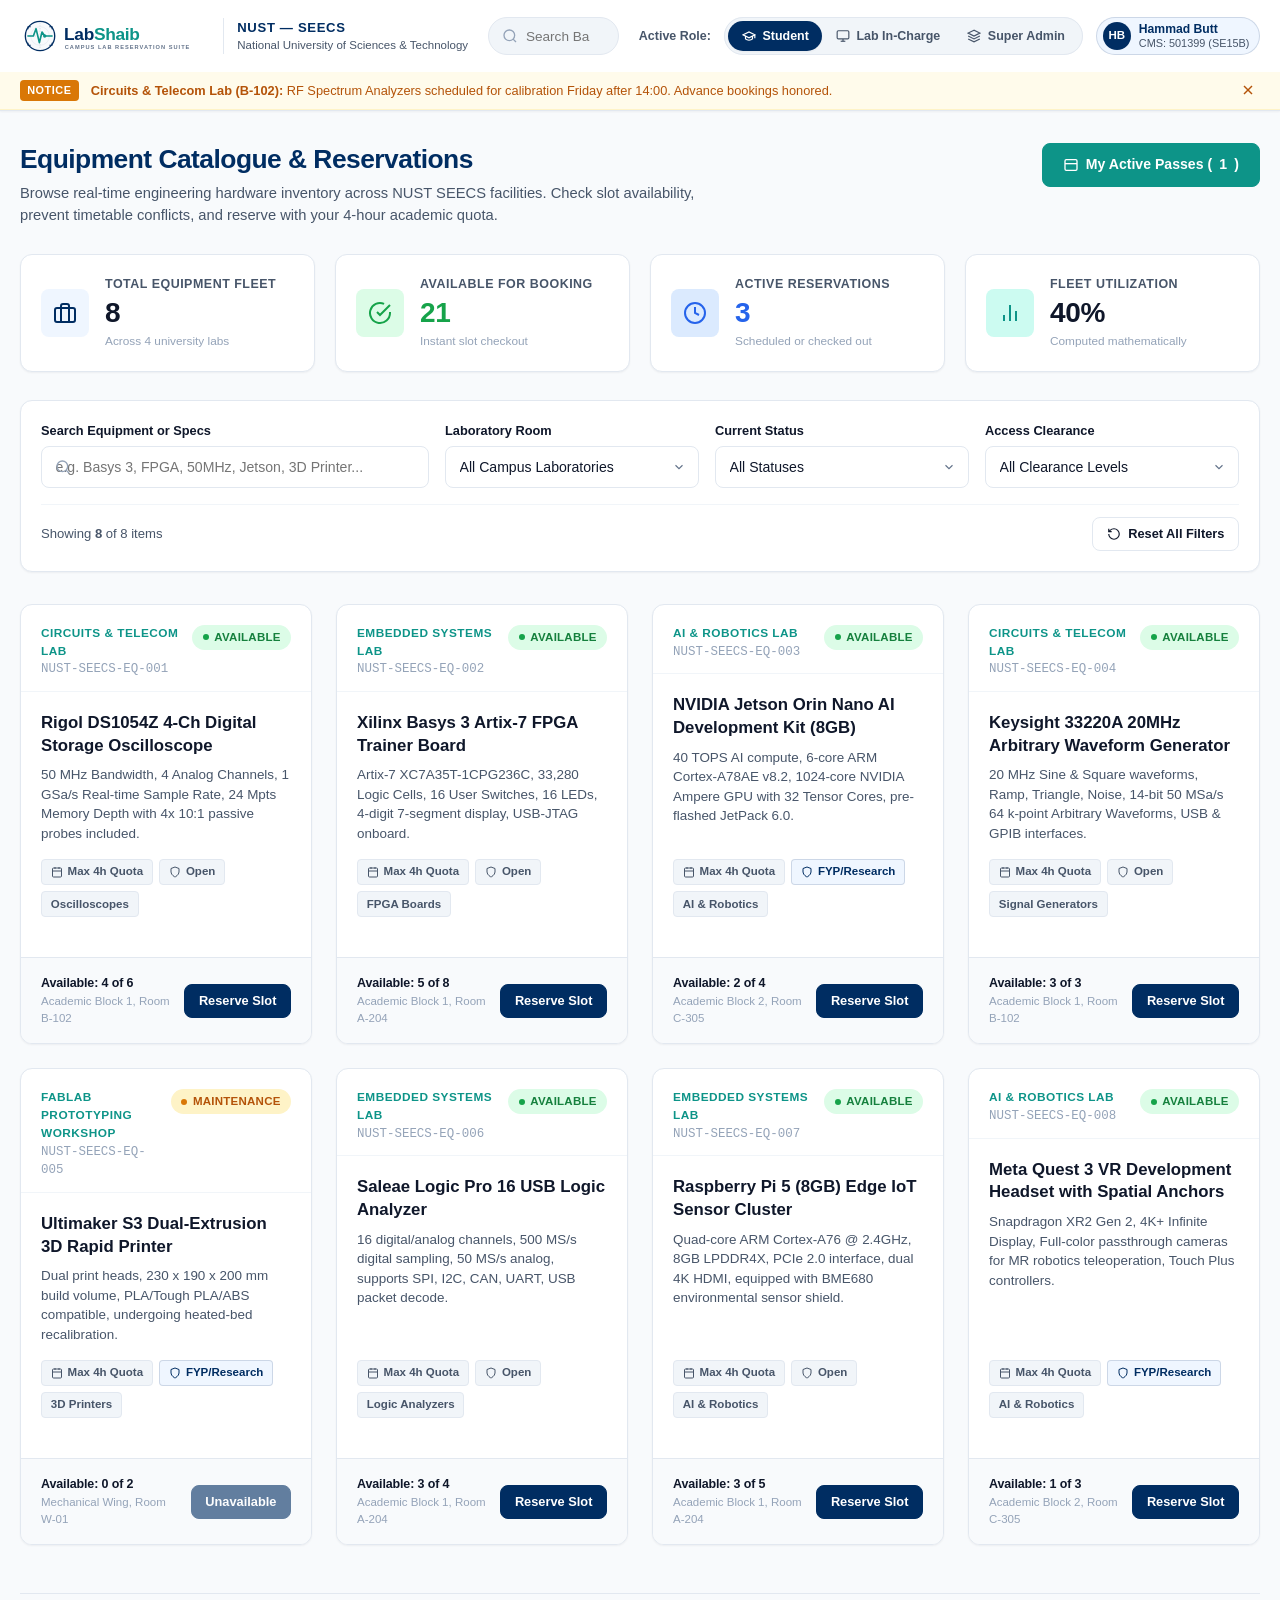
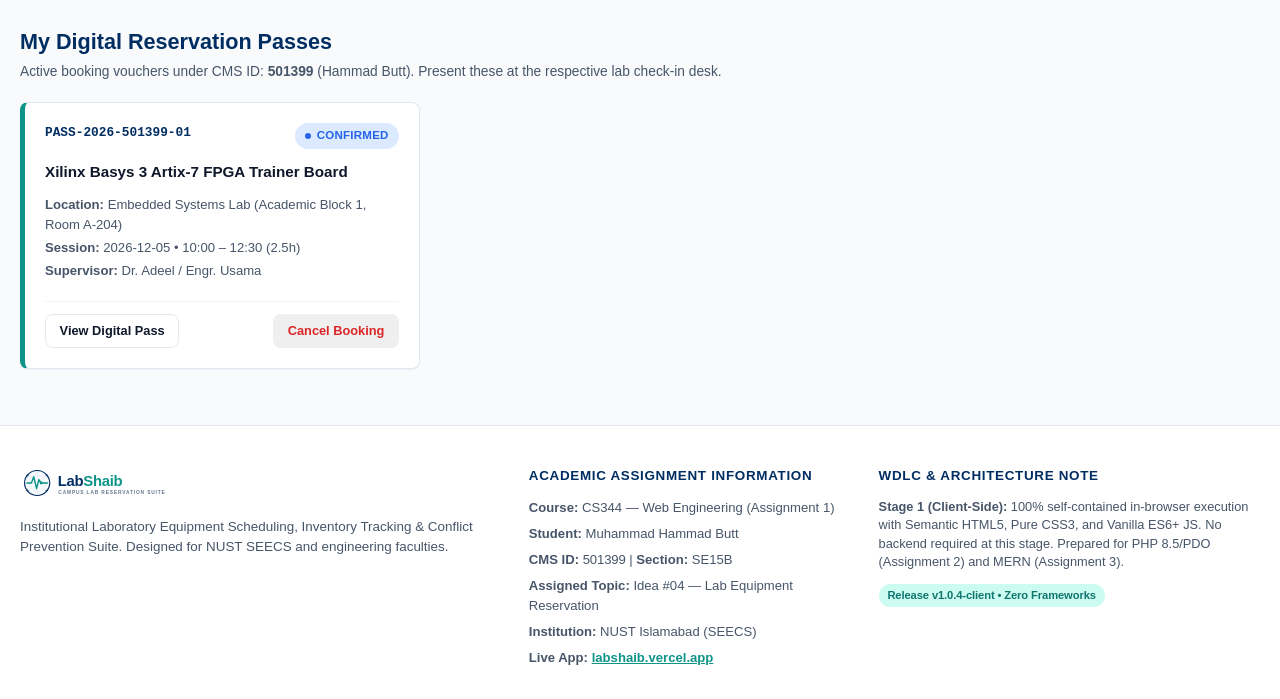
==== commit 7f252856: "feat(deploy): integrate live deployment URL (labshaib.vercel.app) and vercel routing" ====
--- a/assignment-1/index.html
+++ b/assignment-1/index.html
@@ -5,6 +5,7 @@
   <meta name="viewport" content="width=device-width, initial-scale=1.0">
   <meta name="description" content="LabShaib - Campus Laboratory Equipment Reservation & Availability Suite for NUST SEECS. Built with Semantic HTML5, pure CSS3, and Vanilla JavaScript.">
   <meta name="author" content="Muhammad Hammad Butt (CMS: 501399) - SE15B">
+  <link rel="canonical" href="https://labshaib.vercel.app">
   
   <title>LabShaib — Campus Laboratory Equipment Reservation Suite | NUST SEECS</title>
   
@@ -982,6 +983,7 @@
           <li><strong>CMS ID:</strong> <span class="font-tabular">501399</span> | <strong>Section:</strong> SE15B</li>
           <li><strong>Assigned Topic:</strong> Idea #04 — Lab Equipment Reservation</li>
           <li><strong>Institution:</strong> NUST Islamabad (SEECS)</li>
+          <li><strong>Live App:</strong> <a href="https://labshaib.vercel.app" target="_blank" rel="noopener" style="color: var(--brand-accent); font-weight: 600;">labshaib.vercel.app</a></li>
         </ul>
       </div>
 
--- a/assignment-1/styles.css
+++ b/assignment-1/styles.css
@@ -0,0 +1,1829 @@
+/**
+ * LabShaib — Modern Campus Laboratory Equipment Reservation Suite
+ * Handcrafted Pure CSS3 Architecture (No Frameworks)
+ * Compliant with CS344 Web Engineering Rubric & WCAG 2.1 AA Standards
+ * Author: Muhammad Hammad Butt (CMS: 501399) - SE15B
+ */
+
+/* ==========================================================================
+   1. DESIGN TOKENS & CSS CUSTOM PROPERTIES
+   ========================================================================== */
+:root {
+  /* Global Color Primitives (Layer 1) */
+  --slate-950: #020617;
+  --slate-900: #0f172a;
+  --slate-800: #1e293b;
+  --slate-700: #334155;
+  --slate-600: #475569;
+  --slate-500: #64748b;
+  --slate-400: #94a3b8;
+  --slate-300: #cbd5e1;
+  --slate-200: #e2e8f0;
+  --slate-100: #f1f5f9;
+  --slate-50:  #f8fafc;
+  --white:     #ffffff;
+
+  /* NUST Corporate & Academic Palette (Default Tenant) */
+  --nust-blue-900: #00224b;
+  --nust-blue-800: #002D62; /* Official NUST Blue */
+  --nust-blue-700: #0f3669;
+  --nust-blue-600: #1a4985;
+  --nust-blue-50:  #eff6ff;
+
+  --tech-teal-700: #0f766e;
+  --tech-teal-600: #0d9488; /* Engineering Action Teal */
+  --tech-teal-500: #14b8a6;
+  --tech-teal-100: #ccfbf1;
+  --tech-teal-50:  #f0fdfa;
+
+  --amber-700: #b45309;
+  --amber-600: #d97706; /* Calibration / Warning Amber */
+  --amber-100: #fef3c7;
+  --amber-50:  #fffbeb;
+
+  --green-700: #15803d;
+  --green-600: #16a34a; /* Operational / Available Green */
+  --green-100: #dcfce7;
+  --green-50:  #f0fdf4;
+
+  --red-700:   #b91c1c;
+  --red-600:   #dc2626; /* Conflict / Fault Red */
+  --red-100:   #fee2e2;
+  --red-50:    #fef2f2;
+
+  --blue-600:  #2563eb; /* Reserved Blue */
+  --blue-100:  #dbeafe;
+
+  /* Semantic Theme Aliases (Layer 2) */
+  --color-canvas: var(--slate-50);
+  --color-surface: var(--white);
+  --color-surface-hover: #fcfdfe;
+  --color-surface-sunken: var(--slate-100);
+  --color-border: var(--slate-200);
+  --color-border-hover: var(--slate-300);
+  --color-border-focus: var(--tech-teal-600);
+
+  --color-text-main: var(--slate-900);
+  --color-text-muted: var(--slate-600);
+  --color-text-light: var(--slate-400);
+  --color-text-inverse: var(--white);
+
+  /* Dynamic Multi-Tenant Overridable Hooks (Layer 3) */
+  --brand-primary: var(--nust-blue-800);
+  --brand-primary-hover: var(--nust-blue-700);
+  --brand-primary-subtle: var(--nust-blue-50);
+  --brand-accent: var(--tech-teal-600);
+  --brand-accent-hover: var(--tech-teal-700);
+  --brand-accent-subtle: var(--tech-teal-50);
+
+  /* Elevation & Shadows */
+  --shadow-sm: 0 1px 2px 0 rgba(15, 23, 42, 0.05);
+  --shadow-md: 0 4px 6px -1px rgba(15, 23, 42, 0.07), 0 2px 4px -2px rgba(15, 23, 42, 0.04);
+  --shadow-lg: 0 10px 15px -3px rgba(15, 23, 42, 0.08), 0 4px 6px -4px rgba(15, 23, 42, 0.03);
+  --shadow-modal: 0 20px 25px -5px rgba(15, 23, 42, 0.2), 0 8px 10px -6px rgba(15, 23, 42, 0.15);
+
+  /* Radii */
+  --radius-sm: 4px;
+  --radius-md: 8px;
+  --radius-lg: 12px;
+  --radius-xl: 16px;
+  --radius-full: 9999px;
+
+  /* Typography Scale */
+  --font-sans: -apple-system, BlinkMacSystemFont, "Segoe UI", Roboto, "Helvetica Neue", Arial, sans-serif;
+  --font-mono: ui-monospace, SFMono-Regular, Menlo, Monaco, Consolas, "Liberation Mono", monospace;
+
+  /* Transitions */
+  --transition-fast: 150ms cubic-bezier(0.4, 0, 0.2, 1);
+  --transition-normal: 250ms cubic-bezier(0.4, 0, 0.2, 1);
+
+  /* Layout Constants */
+  --max-width-container: 1280px;
+  --header-height: 72px;
+  --min-tap-target: 44px;
+}
+
+/* ==========================================================================
+   2. RESET, BOX-MODEL & ACCESSIBILITY DEFAULTS
+   ========================================================================== */
+*, *::before, *::after {
+  box-sizing: border-box;
+  margin: 0;
+  padding: 0;
+}
+
+html {
+  font-size: 16px;
+  scroll-behavior: smooth;
+  -webkit-text-size-adjust: 100%;
+  max-width: 100%;
+  overflow-x: hidden;
+}
+
+body {
+  font-family: var(--font-sans);
+  font-size: 0.95rem;
+  line-height: 1.5;
+  color: var(--color-text-main);
+  background-color: var(--color-canvas);
+  min-height: 100vh;
+  max-width: 100%;
+  overflow-x: hidden;
+  display: flex;
+  flex-direction: column;
+}
+
+img, picture, svg, video, canvas {
+  max-width: 100%;
+  height: auto;
+}
+
+/* Tabular Numerals for Inventory & Time Alignments */
+.font-tabular {
+  font-variant-numeric: tabular-nums;
+  letter-spacing: -0.01em;
+}
+
+.font-bold {
+  font-weight: 700;
+}
+
+/* Utility Hidden & Screen Reader Classes */
+.hidden {
+  display: none !important;
+}
+
+.sr-only {
+  position: absolute;
+  width: 1px;
+  height: 1px;
+  padding: 0;
+  margin: -1px;
+  overflow: hidden;
+  clip: rect(0, 0, 0, 0);
+  white-space: nowrap;
+  border: 0;
+}
+
+/* Accessible Focus Rings */
+:focus-visible {
+  outline: 2px solid var(--brand-accent);
+  outline-offset: 2px;
+}
+
+/* Skip Navigation Link for Keyboard / Screen Reader Users */
+.skip-link {
+  position: absolute;
+  top: -100px;
+  left: 1rem;
+  background-color: var(--brand-accent);
+  color: var(--color-text-inverse);
+  padding: 0.6rem 1.2rem;
+  border-radius: var(--radius-md);
+  font-weight: 600;
+  z-index: 9999;
+  text-decoration: none;
+  transition: top var(--transition-fast);
+}
+
+.skip-link:focus {
+  top: 1rem;
+}
+
+/* Container Structure */
+.container {
+  width: 100%;
+  max-width: var(--max-width-container);
+  margin-left: auto;
+  margin-right: auto;
+  padding-left: 1.25rem;
+  padding-right: 1.25rem;
+}
+
+/* ==========================================================================
+   3. PERSISTENT INSTITUTIONAL HEADER & NAVIGATION
+   ========================================================================== */
+.app-header {
+  position: sticky;
+  top: 0;
+  z-index: 100;
+  background-color: var(--color-surface);
+  border-bottom: 1px solid var(--color-border);
+  box-shadow: var(--shadow-sm);
+}
+
+.header-inner {
+  display: flex;
+  align-items: center;
+  justify-content: space-between;
+  gap: 1.25rem;
+  min-height: var(--header-height);
+  padding-top: 0.5rem;
+  padding-bottom: 0.5rem;
+}
+
+/* Brand Group */
+.header-brand-group {
+  display: flex;
+  align-items: center;
+  gap: 1rem;
+}
+
+.brand-link {
+  display: inline-flex;
+  align-items: center;
+  text-decoration: none;
+}
+
+.brand-logo-img {
+  height: 40px;
+  width: auto;
+  display: block;
+}
+
+.institution-meta {
+  display: flex;
+  flex-direction: column;
+  padding-left: 0.85rem;
+  border-left: 1px solid var(--color-border);
+}
+
+.institution-name {
+  font-size: 0.82rem;
+  font-weight: 800;
+  letter-spacing: 0.05em;
+  color: var(--brand-primary);
+  text-transform: uppercase;
+}
+
+.institution-branch {
+  font-size: 0.72rem;
+  color: var(--color-text-muted);
+}
+
+/* Quick Search in Header */
+.header-search-wrapper {
+  flex: 1;
+  max-width: 340px;
+}
+
+.input-icon-wrapper {
+  position: relative;
+  display: flex;
+  align-items: center;
+}
+
+.search-svg-icon {
+  position: absolute;
+  left: 0.85rem;
+  width: 16px;
+  height: 16px;
+  color: var(--color-text-light);
+  pointer-events: none;
+}
+
+.header-search-input {
+  width: 100%;
+  height: 38px;
+  padding: 0 0.85rem 0 2.3rem;
+  font-size: 0.85rem;
+  font-family: inherit;
+  color: var(--color-text-main);
+  background-color: var(--color-surface-sunken);
+  border: 1px solid var(--color-border);
+  border-radius: var(--radius-full);
+  transition: all var(--transition-fast);
+}
+
+.header-search-input:focus {
+  background-color: var(--color-surface);
+  border-color: var(--brand-accent);
+  box-shadow: 0 0 0 3px rgba(13, 148, 136, 0.15);
+}
+
+/* 3-Tier Role Switcher Console */
+.header-role-console {
+  display: flex;
+  align-items: center;
+  gap: 0.85rem;
+}
+
+.role-switcher-label {
+  font-size: 0.78rem;
+  font-weight: 600;
+  color: var(--color-text-muted);
+}
+
+.role-pills-group {
+  display: inline-flex;
+  align-items: center;
+  background-color: var(--color-surface-sunken);
+  padding: 3px;
+  border-radius: var(--radius-full);
+  border: 1px solid var(--color-border);
+}
+
+.role-pill-option {
+  position: relative;
+  cursor: pointer;
+  margin: 0;
+}
+
+.role-pill-option input[type="radio"] {
+  position: absolute;
+  opacity: 0;
+  pointer-events: none;
+}
+
+.role-pill-label {
+  display: inline-flex;
+  align-items: center;
+  gap: 0.4rem;
+  padding: 0.35rem 0.85rem;
+  font-size: 0.78rem;
+  font-weight: 600;
+  color: var(--color-text-muted);
+  border-radius: var(--radius-full);
+  transition: all var(--transition-fast);
+  user-select: none;
+}
+
+.role-icon {
+  width: 14px;
+  height: 14px;
+}
+
+.role-pill-option input[type="radio"]:checked + .role-pill-label {
+  background-color: var(--brand-primary);
+  color: var(--color-text-inverse);
+  box-shadow: var(--shadow-sm);
+}
+
+.role-pill-option input[type="radio"]:focus-visible + .role-pill-label {
+  outline: 2px solid var(--brand-accent);
+}
+
+/* User Context Badge */
+.user-context-pill {
+  display: inline-flex;
+  align-items: center;
+  gap: 0.5rem;
+  padding: 0.25rem 0.6rem 0.25rem 0.35rem;
+  background-color: var(--brand-primary-subtle);
+  border: 1px solid rgba(0, 45, 98, 0.15);
+  border-radius: var(--radius-full);
+}
+
+.user-avatar-circle {
+  display: inline-flex;
+  align-items: center;
+  justify-content: center;
+  width: 28px;
+  height: 28px;
+  border-radius: var(--radius-full);
+  background-color: var(--brand-primary);
+  color: var(--color-text-inverse);
+  font-size: 0.72rem;
+  font-weight: 700;
+}
+
+.user-meta-text {
+  display: flex;
+  flex-direction: column;
+  line-height: 1.15;
+}
+
+.user-full-name {
+  font-size: 0.76rem;
+  color: var(--brand-primary);
+}
+
+.user-sub-id {
+  font-size: 0.68rem;
+  color: var(--color-text-muted);
+}
+
+/* Campus Alert Banner */
+.campus-alert-strip {
+  background-color: var(--amber-50);
+  border-bottom: 1px solid var(--amber-100);
+  color: var(--amber-700);
+  font-size: 0.8rem;
+  padding: 0.4rem 0;
+}
+
+.alert-strip-content {
+  display: flex;
+  align-items: center;
+  gap: 0.75rem;
+}
+
+.alert-badge {
+  background-color: var(--amber-600);
+  color: var(--color-text-inverse);
+  padding: 0.15rem 0.45rem;
+  border-radius: var(--radius-sm);
+  font-size: 0.68rem;
+  font-weight: 800;
+  text-transform: uppercase;
+  letter-spacing: 0.05em;
+}
+
+.alert-message {
+  flex: 1;
+  margin: 0;
+}
+
+.btn-dismiss-alert {
+  background: transparent;
+  border: none;
+  cursor: pointer;
+  color: var(--amber-700);
+  display: inline-flex;
+  align-items: center;
+  justify-content: center;
+  padding: 4px;
+  border-radius: var(--radius-sm);
+}
+
+.btn-dismiss-alert:hover {
+  background-color: rgba(217, 119, 6, 0.15);
+}
+
+/* ==========================================================================
+   4. MAIN WORKSPACE & PORTAL VIEWS
+   ========================================================================== */
+.main-wrapper {
+  flex: 1;
+  padding-top: 2rem;
+  padding-bottom: 3.5rem;
+}
+
+.view-panel {
+  display: block;
+}
+
+.portal-header-block {
+  display: flex;
+  align-items: flex-start;
+  justify-content: space-between;
+  gap: 1.5rem;
+  margin-bottom: 1.75rem;
+}
+
+.section-title {
+  font-size: 1.65rem;
+  font-weight: 800;
+  color: var(--brand-primary);
+  line-height: 1.25;
+  letter-spacing: -0.02em;
+}
+
+.section-description {
+  color: var(--color-text-muted);
+  font-size: 0.92rem;
+  max-width: 720px;
+  margin-top: 0.4rem;
+}
+
+.portal-quick-actions {
+  display: flex;
+  align-items: center;
+  gap: 0.75rem;
+  flex-shrink: 0;
+}
+
+/* ==========================================================================
+   5. KPI STATS CARDS DASHBOARD
+   ========================================================================== */
+.kpi-dashboard-grid {
+  display: grid;
+  grid-template-columns: repeat(auto-fit, minmax(min(100%, 220px), 1fr));
+  gap: 1.25rem;
+  margin-bottom: 1.75rem;
+}
+
+.kpi-card {
+  background-color: var(--color-surface);
+  border: 1px solid var(--color-border);
+  border-radius: var(--radius-lg);
+  padding: 1.25rem;
+  display: flex;
+  align-items: center;
+  gap: 1rem;
+  box-shadow: var(--shadow-sm);
+  transition: transform var(--transition-fast), box-shadow var(--transition-fast);
+}
+
+.kpi-card:hover {
+  transform: translateY(-2px);
+  box-shadow: var(--shadow-md);
+  border-color: var(--color-border-hover);
+}
+
+.kpi-icon-badge {
+  display: flex;
+  align-items: center;
+  justify-content: center;
+  width: 48px;
+  height: 48px;
+  border-radius: var(--radius-md);
+  flex-shrink: 0;
+}
+
+.kpi-icon-badge svg {
+  width: 24px;
+  height: 24px;
+}
+
+.kpi-badge-navy  { background-color: var(--brand-primary-subtle); color: var(--brand-primary); }
+.kpi-badge-green { background-color: var(--green-100); color: var(--green-600); }
+.kpi-badge-blue  { background-color: var(--blue-100); color: var(--blue-600); }
+.kpi-badge-teal  { background-color: var(--tech-teal-100); color: var(--tech-teal-600); }
+
+.kpi-content {
+  display: flex;
+  flex-direction: column;
+}
+
+.kpi-label {
+  font-size: 0.78rem;
+  font-weight: 600;
+  color: var(--color-text-muted);
+  text-transform: uppercase;
+  letter-spacing: 0.04em;
+}
+
+.kpi-value {
+  font-size: 1.75rem;
+  font-weight: 800;
+  line-height: 1.2;
+  color: var(--color-text-main);
+  margin-top: 0.15rem;
+}
+
+.kpi-footnote {
+  font-size: 0.74rem;
+  color: var(--color-text-light);
+  margin-top: 0.2rem;
+}
+
+.text-success { color: var(--green-600) !important; }
+.text-info    { color: var(--blue-600) !important; }
+.text-warning { color: var(--amber-600) !important; }
+.text-danger  { color: var(--red-600) !important; }
+
+/* ==========================================================================
+   6. SEARCH & MULTI-CRITERIA FILTER CONSOLE
+   ========================================================================== */
+.catalogue-controls-card {
+  background-color: var(--color-surface);
+  border: 1px solid var(--color-border);
+  border-radius: var(--radius-lg);
+  padding: 1.25rem;
+  margin-bottom: 2rem;
+  box-shadow: var(--shadow-sm);
+}
+
+.filters-form {
+  display: flex;
+  flex-direction: column;
+  gap: 1rem;
+}
+
+.filter-row-primary {
+  display: flex;
+  flex-wrap: wrap;
+  gap: 1rem;
+}
+
+.form-group {
+  display: flex;
+  flex-direction: column;
+  gap: 0.35rem;
+}
+
+.flex-1 { flex: 1 1 200px; min-width: 0; }
+.flex-2 { flex: 2 1 280px; min-width: 0; }
+.flex-full { flex: 1 1 100%; min-width: 0; }
+
+.form-label {
+  font-size: 0.8rem;
+  font-weight: 700;
+  color: var(--color-text-main);
+}
+
+.required-star {
+  color: var(--red-600);
+}
+
+.form-control {
+  width: 100%;
+  height: 42px;
+  padding: 0 0.85rem;
+  font-size: 0.88rem;
+  font-family: inherit;
+  color: var(--color-text-main);
+  background-color: var(--color-surface);
+  border: 1px solid var(--color-border);
+  border-radius: var(--radius-md);
+  transition: all var(--transition-fast);
+}
+
+select.form-control {
+  cursor: pointer;
+  background-image: url("data:image/svg+xml,%3Csvg xmlns='http://www.w3.org/2000/svg' width='16' height='16' viewBox='0 0 24 24' fill='none' stroke='%2364748b' stroke-width='2'%3E%3Cpolyline points='6 9 12 15 18 9'%3E%3C/polyline%3E%3C/svg%3E");
+  background-repeat: no-repeat;
+  background-position: right 0.75rem center;
+  background-size: 14px;
+  padding-right: 2rem;
+  appearance: none;
+}
+
+.form-control:focus {
+  border-color: var(--brand-accent);
+  box-shadow: 0 0 0 3px rgba(13, 148, 136, 0.15);
+  outline: none;
+}
+
+textarea.form-control {
+  height: auto;
+  padding-top: 0.65rem;
+  padding-bottom: 0.65rem;
+}
+
+.form-control-sm {
+  height: 34px;
+  font-size: 0.8rem;
+}
+
+.filter-row-secondary {
+  display: flex;
+  align-items: center;
+  justify-content: space-between;
+  padding-top: 0.75rem;
+  border-top: 1px solid var(--slate-100);
+}
+
+.active-filter-summary {
+  font-size: 0.82rem;
+  color: var(--color-text-muted);
+}
+
+/* ==========================================================================
+   7. BUTTONS & UI ACTIONS
+   ========================================================================== */
+.btn {
+  display: inline-flex;
+  align-items: center;
+  justify-content: center;
+  gap: 0.45rem;
+  min-height: var(--min-tap-target);
+  padding: 0.55rem 1.25rem;
+  font-size: 0.88rem;
+  font-weight: 600;
+  font-family: inherit;
+  line-height: 1.2;
+  border-radius: var(--radius-md);
+  border: 1px solid transparent;
+  cursor: pointer;
+  text-decoration: none;
+  transition: all var(--transition-fast);
+  user-select: none;
+  white-space: nowrap;
+}
+
+.btn-icon {
+  width: 16px;
+  height: 16px;
+  flex-shrink: 0;
+}
+
+.btn-primary {
+  background-color: var(--brand-primary);
+  color: var(--color-text-inverse);
+  border-color: var(--brand-primary);
+}
+
+.btn-primary:hover {
+  background-color: var(--brand-primary-hover);
+  border-color: var(--brand-primary-hover);
+  box-shadow: var(--shadow-sm);
+}
+
+.btn-secondary {
+  background-color: var(--brand-accent);
+  color: var(--color-text-inverse);
+  border-color: var(--brand-accent);
+}
+
+.btn-secondary:hover {
+  background-color: var(--brand-accent-hover);
+  border-color: var(--brand-accent-hover);
+}
+
+.btn-outline {
+  background-color: var(--color-surface);
+  color: var(--color-text-main);
+  border-color: var(--color-border);
+}
+
+.btn-outline:hover {
+  background-color: var(--color-surface-sunken);
+  border-color: var(--color-border-hover);
+}
+
+.btn-sm {
+  min-height: 34px;
+  padding: 0.35rem 0.85rem;
+  font-size: 0.8rem;
+}
+
+.btn:disabled, .btn[disabled] {
+  opacity: 0.6;
+  cursor: not-allowed;
+  pointer-events: none;
+}
+
+/* ==========================================================================
+   8. EQUIPMENT CATALOGUE CARDS GRID
+   ========================================================================== */
+.equipment-cards-grid {
+  display: grid;
+  grid-template-columns: repeat(auto-fill, minmax(min(100%, 280px), 1fr));
+  gap: 1.5rem;
+}
+
+.equipment-card {
+  background-color: var(--color-surface);
+  border: 1px solid var(--color-border);
+  border-radius: var(--radius-lg);
+  display: flex;
+  flex-direction: column;
+  overflow: hidden;
+  box-shadow: var(--shadow-sm);
+  transition: transform var(--transition-fast), box-shadow var(--transition-fast), border-color var(--transition-fast);
+}
+
+.equipment-card:hover {
+  transform: translateY(-3px);
+  box-shadow: var(--shadow-md);
+  border-color: var(--color-border-hover);
+}
+
+.eq-card-header {
+  padding: 1.25rem 1.25rem 0.75rem 1.25rem;
+  border-bottom: 1px solid var(--slate-100);
+  display: flex;
+  align-items: flex-start;
+  justify-content: space-between;
+  gap: 0.75rem;
+}
+
+.eq-card-facility {
+  display: flex;
+  flex-direction: column;
+}
+
+.eq-facility-room {
+  font-size: 0.74rem;
+  font-weight: 700;
+  text-transform: uppercase;
+  letter-spacing: 0.04em;
+  color: var(--brand-accent);
+}
+
+.eq-asset-code {
+  font-size: 0.78rem;
+  color: var(--color-text-light);
+  font-family: var(--font-mono);
+}
+
+.eq-card-body {
+  padding: 1.25rem;
+  flex: 1;
+  display: flex;
+  flex-direction: column;
+}
+
+.eq-item-title {
+  font-size: 1.05rem;
+  font-weight: 700;
+  color: var(--color-text-main);
+  line-height: 1.35;
+  margin-bottom: 0.5rem;
+}
+
+.eq-specs-text {
+  font-size: 0.84rem;
+  color: var(--color-text-muted);
+  line-height: 1.45;
+  margin-bottom: 1rem;
+  flex: 1;
+}
+
+.eq-meta-pills {
+  display: flex;
+  flex-wrap: wrap;
+  gap: 0.4rem;
+  margin-bottom: 1.25rem;
+}
+
+.meta-pill {
+  display: inline-flex;
+  align-items: center;
+  gap: 0.3rem;
+  padding: 0.2rem 0.55rem;
+  font-size: 0.72rem;
+  font-weight: 600;
+  border-radius: var(--radius-sm);
+  background-color: var(--color-surface-sunken);
+  color: var(--color-text-muted);
+  border: 1px solid var(--color-border);
+}
+
+.meta-pill-clearance {
+  background-color: var(--brand-primary-subtle);
+  color: var(--brand-primary);
+  border-color: rgba(0, 45, 98, 0.15);
+}
+
+.eq-card-footer {
+  padding: 1rem 1.25rem;
+  background-color: var(--slate-50);
+  border-top: 1px solid var(--color-border);
+  display: flex;
+  align-items: center;
+  justify-content: space-between;
+  gap: 0.75rem;
+}
+
+.eq-availability-info {
+  display: flex;
+  flex-direction: column;
+}
+
+.eq-stock-count {
+  font-size: 0.78rem;
+  font-weight: 700;
+  color: var(--color-text-main);
+}
+
+.eq-quota-hint {
+  font-size: 0.72rem;
+  color: var(--color-text-light);
+}
+
+/* Status Badges */
+.status-badge {
+  display: inline-flex;
+  align-items: center;
+  gap: 0.35rem;
+  padding: 0.25rem 0.65rem;
+  border-radius: var(--radius-full);
+  font-size: 0.72rem;
+  font-weight: 700;
+  letter-spacing: 0.02em;
+  text-transform: uppercase;
+}
+
+.status-badge::before {
+  content: "";
+  width: 6px;
+  height: 6px;
+  border-radius: var(--radius-full);
+}
+
+.status-available {
+  background-color: var(--green-100);
+  color: var(--green-700);
+}
+.status-available::before { background-color: var(--green-600); }
+
+.status-reserved {
+  background-color: var(--blue-100);
+  color: var(--blue-600);
+}
+.status-reserved::before { background-color: var(--blue-600); }
+
+.status-maintenance {
+  background-color: var(--amber-100);
+  color: var(--amber-700);
+}
+.status-maintenance::before { background-color: var(--amber-600); }
+
+.status-danger {
+  background-color: var(--red-100);
+  color: var(--red-700);
+}
+.status-danger::before { background-color: var(--red-600); }
+
+/* ==========================================================================
+   9. EMPTY STATES & ERROR FEEDBACK
+   ========================================================================== */
+.empty-state-card {
+  background-color: var(--color-surface);
+  border: 1px dashed var(--color-border-hover);
+  border-radius: var(--radius-lg);
+  padding: 3rem 1.5rem;
+  text-align: center;
+  display: flex;
+  flex-direction: column;
+  align-items: center;
+  justify-content: center;
+  margin-top: 1rem;
+}
+
+.empty-state-icon {
+  width: 56px;
+  height: 56px;
+  border-radius: var(--radius-full);
+  background-color: var(--slate-100);
+  color: var(--color-text-muted);
+  display: flex;
+  align-items: center;
+  justify-content: center;
+  margin-bottom: 1rem;
+}
+
+.empty-state-icon svg {
+  width: 28px;
+  height: 28px;
+}
+
+.empty-state-title {
+  font-size: 1.15rem;
+  font-weight: 700;
+  color: var(--color-text-main);
+  margin-bottom: 0.4rem;
+}
+
+.empty-state-desc {
+  font-size: 0.88rem;
+  color: var(--color-text-muted);
+  max-width: 480px;
+  margin-bottom: 1.5rem;
+}
+
+/* ==========================================================================
+   10. ACTIVE DIGITAL PASSES (STUDENT DASHBOARD)
+   ========================================================================== */
+.active-passes-wrapper {
+  margin-top: 3rem;
+  padding-top: 2rem;
+  border-top: 1px solid var(--color-border);
+}
+
+.section-sub-header {
+  margin-bottom: 1.25rem;
+}
+
+.section-sub-title {
+  font-size: 1.35rem;
+  font-weight: 800;
+  color: var(--brand-primary);
+}
+
+.section-sub-desc {
+  font-size: 0.86rem;
+  color: var(--color-text-muted);
+  margin-top: 0.2rem;
+}
+
+.passes-grid {
+  display: grid;
+  grid-template-columns: repeat(auto-fill, minmax(min(100%, 300px), 1fr));
+  gap: 1.25rem;
+}
+
+.pass-card {
+  background-color: var(--color-surface);
+  border: 1px solid var(--color-border);
+  border-left: 5px solid var(--brand-accent);
+  border-radius: var(--radius-md);
+  padding: 1.25rem;
+  box-shadow: var(--shadow-sm);
+  display: flex;
+  flex-direction: column;
+  gap: 0.75rem;
+}
+
+.pass-card-header {
+  display: flex;
+  justify-content: space-between;
+  align-items: flex-start;
+}
+
+.pass-ref-code {
+  font-family: var(--font-mono);
+  font-size: 0.8rem;
+  font-weight: 700;
+  color: var(--brand-primary);
+}
+
+.pass-equipment-name {
+  font-size: 0.95rem;
+  font-weight: 700;
+  color: var(--color-text-main);
+}
+
+.pass-time-details {
+  font-size: 0.82rem;
+  color: var(--color-text-muted);
+  display: flex;
+  flex-direction: column;
+  gap: 0.2rem;
+}
+
+.pass-actions-row {
+  display: flex;
+  align-items: center;
+  justify-content: space-between;
+  margin-top: 0.5rem;
+  padding-top: 0.75rem;
+  border-top: 1px solid var(--slate-100);
+}
+
+/* ==========================================================================
+   11. DATA TABLES & INSTRUCTOR / ADMIN LEDGERS
+   ========================================================================== */
+.admin-data-card {
+  background-color: var(--color-surface);
+  border: 1px solid var(--color-border);
+  border-radius: var(--radius-lg);
+  box-shadow: var(--shadow-sm);
+  overflow: hidden;
+}
+
+.card-header-bar {
+  padding: 1.25rem 1.5rem;
+  border-bottom: 1px solid var(--color-border);
+  display: flex;
+  align-items: center;
+  justify-content: space-between;
+  gap: 1rem;
+}
+
+.card-title {
+  font-size: 1.15rem;
+  font-weight: 800;
+  color: var(--brand-primary);
+}
+
+.card-subtitle {
+  font-size: 0.82rem;
+  color: var(--color-text-muted);
+  margin-top: 0.2rem;
+}
+
+.table-responsive {
+  width: 100%;
+  overflow-x: auto;
+  -webkit-overflow-scrolling: touch;
+}
+
+.data-table {
+  width: 100%;
+  border-collapse: collapse;
+  text-align: left;
+  font-size: 0.85rem;
+}
+
+.data-table th {
+  background-color: var(--slate-100);
+  color: var(--slate-700);
+  font-weight: 700;
+  padding: 0.85rem 1.25rem;
+  border-bottom: 1px solid var(--color-border);
+  white-space: nowrap;
+}
+
+.data-table td {
+  padding: 0.85rem 1.25rem;
+  border-bottom: 1px solid var(--slate-100);
+  vertical-align: middle;
+}
+
+.data-table tr:hover td {
+  background-color: var(--color-surface-hover);
+}
+
+.text-right { text-align: right; }
+
+.badge-scope-pill {
+  display: inline-block;
+  font-size: 0.7rem;
+  font-weight: 700;
+  text-transform: uppercase;
+  letter-spacing: 0.05em;
+  padding: 0.2rem 0.6rem;
+  border-radius: var(--radius-full);
+  background-color: var(--tech-teal-100);
+  color: var(--tech-teal-700);
+  margin-bottom: 0.4rem;
+}
+
+.badge-scope-super {
+  background-color: var(--brand-primary-subtle);
+  color: var(--brand-primary);
+}
+
+/* ==========================================================================
+   12. BRANDING CUSTOMIZER GRID (SUPER ADMIN)
+   ========================================================================== */
+.branding-customizer-grid {
+  padding: 1.5rem;
+  display: grid;
+  grid-template-columns: repeat(auto-fit, minmax(min(100%, 260px), 1fr));
+  gap: 1.25rem;
+}
+
+.color-picker-wrapper {
+  display: flex;
+  align-items: center;
+  gap: 0.75rem;
+}
+
+.color-input {
+  width: 48px;
+  height: 42px;
+  border: 1px solid var(--color-border);
+  border-radius: var(--radius-md);
+  padding: 2px;
+  cursor: pointer;
+}
+
+.color-hex-display {
+  font-family: var(--font-mono);
+  font-size: 0.88rem;
+  font-weight: 700;
+  color: var(--color-text-main);
+  background-color: var(--color-surface-sunken);
+  padding: 0.35rem 0.65rem;
+  border-radius: var(--radius-sm);
+  border: 1px solid var(--color-border);
+}
+
+/* ==========================================================================
+   13. MODALS, DIALOGS & FORM FIELDSETS
+   ========================================================================== */
+.app-modal {
+  border: none;
+  border-radius: var(--radius-xl);
+  box-shadow: var(--shadow-modal);
+  padding: 0;
+  margin: auto;
+  max-width: min(640px, 92vw);
+  width: 92%;
+  background: transparent;
+  color: var(--color-text-main);
+  overflow-x: hidden;
+}
+
+.app-modal::backdrop {
+  background-color: rgba(15, 23, 42, 0.65);
+  backdrop-filter: blur(4px);
+}
+
+.modal-dialog-content {
+  background-color: var(--color-surface);
+  border: 1px solid var(--color-border);
+  border-radius: var(--radius-xl);
+  padding: 1.75rem;
+  max-height: 90vh;
+  overflow-y: auto;
+}
+
+.modal-header {
+  display: flex;
+  align-items: flex-start;
+  justify-content: space-between;
+  gap: 1rem;
+  margin-bottom: 1.25rem;
+  padding-bottom: 1rem;
+  border-bottom: 1px solid var(--color-border);
+}
+
+.modal-eyebrow {
+  font-size: 0.74rem;
+  font-weight: 700;
+  text-transform: uppercase;
+  letter-spacing: 0.05em;
+  color: var(--brand-accent);
+}
+
+.modal-title {
+  font-size: 1.35rem;
+  font-weight: 800;
+  color: var(--brand-primary);
+  margin-top: 0.15rem;
+}
+
+.btn-modal-close {
+  background: transparent;
+  border: none;
+  cursor: pointer;
+  color: var(--color-text-light);
+  display: flex;
+  align-items: center;
+  justify-content: center;
+  width: 36px;
+  height: 36px;
+  border-radius: var(--radius-md);
+  transition: all var(--transition-fast);
+}
+
+.btn-modal-close:hover {
+  background-color: var(--slate-100);
+  color: var(--color-text-main);
+}
+
+.modal-info-strip {
+  background-color: var(--brand-primary-subtle);
+  border: 1px solid rgba(0, 45, 98, 0.15);
+  border-radius: var(--radius-md);
+  padding: 0.85rem 1rem;
+  margin-bottom: 1.5rem;
+  font-size: 0.84rem;
+  color: var(--brand-primary);
+}
+
+.form-fieldset {
+  border: 1px solid var(--color-border);
+  border-radius: var(--radius-md);
+  padding: 1rem 1.25rem 1.25rem 1.25rem;
+  background-color: var(--color-surface);
+}
+
+.fieldset-legend {
+  font-size: 0.82rem;
+  font-weight: 800;
+  color: var(--brand-primary);
+  padding: 0 0.5rem;
+  text-transform: uppercase;
+  letter-spacing: 0.04em;
+}
+
+.form-grid-2 {
+  display: grid;
+  grid-template-columns: repeat(2, 1fr);
+  gap: 1rem;
+}
+
+.form-grid-3 {
+  display: grid;
+  grid-template-columns: repeat(3, 1fr);
+  gap: 1rem;
+}
+
+.input-hint {
+  font-size: 0.72rem;
+  color: var(--color-text-light);
+  margin-top: 0.2rem;
+}
+
+/* Quota Meter & Duration Calculator */
+.duration-meter-card {
+  background-color: var(--slate-100);
+  border: 1px solid var(--color-border);
+  border-radius: var(--radius-md);
+  padding: 0.85rem 1rem;
+}
+
+.duration-meter-header {
+  display: flex;
+  align-items: center;
+  justify-content: space-between;
+  margin-bottom: 0.5rem;
+}
+
+.duration-label {
+  font-size: 0.78rem;
+  font-weight: 600;
+  color: var(--color-text-muted);
+}
+
+.duration-val {
+  font-size: 0.95rem;
+  color: var(--color-text-main);
+}
+
+.quota-pill {
+  font-size: 0.7rem;
+  font-weight: 700;
+  padding: 0.15rem 0.5rem;
+  border-radius: var(--radius-full);
+}
+
+.quota-pass {
+  background-color: var(--green-100);
+  color: var(--green-700);
+}
+
+.quota-fail {
+  background-color: var(--red-100);
+  color: var(--red-700);
+}
+
+.quota-progress-track {
+  width: 100%;
+  height: 6px;
+  background-color: var(--slate-200);
+  border-radius: var(--radius-full);
+  overflow: hidden;
+  margin-bottom: 0.4rem;
+}
+
+.quota-progress-fill {
+  height: 100%;
+  background-color: var(--brand-accent);
+  transition: width var(--transition-normal);
+}
+
+.duration-meter-footnote {
+  font-size: 0.72rem;
+  color: var(--color-text-muted);
+}
+
+/* Conflict Alert Box */
+.conflict-alert-box {
+  display: flex;
+  align-items: flex-start;
+  gap: 0.75rem;
+  padding: 0.85rem 1rem;
+  border-radius: var(--radius-md);
+  font-size: 0.82rem;
+  line-height: 1.4;
+}
+
+.conflict-alert-icon {
+  width: 18px;
+  height: 18px;
+  flex-shrink: 0;
+  margin-top: 1px;
+}
+
+.alert-success {
+  background-color: var(--green-50);
+  border: 1px solid var(--green-100);
+  color: var(--green-700);
+}
+
+.alert-conflict {
+  background-color: var(--red-50);
+  border: 1px solid var(--red-100);
+  color: var(--red-700);
+}
+
+/* Checkbox Style */
+.checkbox-container {
+  display: flex;
+  align-items: flex-start;
+  gap: 0.65rem;
+  cursor: pointer;
+  font-size: 0.82rem;
+  color: var(--color-text-muted);
+  line-height: 1.4;
+}
+
+.checkbox-container input[type="checkbox"] {
+  width: 18px;
+  height: 18px;
+  margin-top: 2px;
+  accent-color: var(--brand-accent);
+  flex-shrink: 0;
+}
+
+.modal-actions-footer {
+  display: flex;
+  align-items: center;
+  justify-content: flex-end;
+  gap: 0.75rem;
+}
+
+/* ==========================================================================
+   14. DIGITAL RESERVATION PASS / VOUCHER (PRINT READY)
+   ========================================================================== */
+.printable-voucher {
+  background-color: var(--color-surface);
+  border: 2px solid var(--brand-primary);
+  border-radius: var(--radius-lg);
+  padding: 1.5rem;
+  position: relative;
+}
+
+.voucher-header {
+  display: flex;
+  align-items: center;
+  justify-content: space-between;
+  flex-wrap: wrap;
+  gap: 0.5rem;
+  padding-bottom: 1rem;
+  border-bottom: 2px dashed var(--color-border);
+  margin-bottom: 1.25rem;
+}
+
+.voucher-branding {
+  display: flex;
+  align-items: center;
+  gap: 0.75rem;
+}
+
+.voucher-title {
+  font-size: 0.95rem;
+  font-weight: 800;
+  color: var(--brand-primary);
+}
+
+.voucher-sub {
+  font-size: 0.72rem;
+  color: var(--color-text-muted);
+  text-transform: uppercase;
+  letter-spacing: 0.05em;
+}
+
+.voucher-ref-badge {
+  background-color: var(--brand-primary);
+  color: var(--color-text-inverse);
+  padding: 0.35rem 0.75rem;
+  border-radius: var(--radius-sm);
+  font-size: 0.84rem;
+  font-weight: 700;
+  letter-spacing: 0.05em;
+}
+
+.voucher-grid {
+  display: grid;
+  grid-template-columns: repeat(2, 1fr);
+  gap: 0.85rem 1.25rem;
+  margin-bottom: 1.25rem;
+}
+
+.voucher-cell {
+  display: flex;
+  flex-direction: column;
+}
+
+.v-label {
+  font-size: 0.7rem;
+  font-weight: 700;
+  color: var(--color-text-muted);
+  text-transform: uppercase;
+}
+
+.v-value {
+  font-size: 0.86rem;
+  color: var(--color-text-main);
+  margin-top: 0.1rem;
+}
+
+.voucher-rules-box {
+  background-color: var(--slate-50);
+  border: 1px solid var(--color-border);
+  border-radius: var(--radius-sm);
+  padding: 0.85rem;
+  font-size: 0.78rem;
+  margin-bottom: 1.25rem;
+}
+
+.voucher-rules-list {
+  padding-left: 1.25rem;
+  margin-top: 0.35rem;
+  color: var(--color-text-muted);
+}
+
+.voucher-security-bar {
+  display: flex;
+  align-items: center;
+  justify-content: space-between;
+  flex-wrap: wrap;
+  gap: 0.5rem;
+  padding-top: 0.85rem;
+  border-top: 1px dashed var(--color-border);
+}
+
+.voucher-barcode-graphic {
+  font-family: var(--font-mono);
+  font-size: 1.1rem;
+  letter-spacing: 2px;
+  color: var(--slate-800);
+  max-width: 100%;
+  overflow: hidden;
+  text-overflow: ellipsis;
+  white-space: nowrap;
+}
+
+.voucher-timestamp {
+  font-size: 0.68rem;
+  color: var(--color-text-light);
+}
+
+/* ==========================================================================
+   15. APPLICATION FOOTER
+   ========================================================================== */
+.app-footer {
+  background-color: var(--color-surface);
+  border-top: 1px solid var(--color-border);
+  padding: 2.5rem 0 2rem 0;
+  margin-top: auto;
+}
+
+.footer-inner {
+  display: grid;
+  grid-template-columns: 1.5fr 1fr 1.2fr;
+  gap: 2rem;
+}
+
+.footer-desc {
+  font-size: 0.84rem;
+  color: var(--color-text-muted);
+  margin-top: 0.65rem;
+  line-height: 1.5;
+}
+
+.footer-col-title {
+  font-size: 0.84rem;
+  font-weight: 800;
+  color: var(--brand-primary);
+  text-transform: uppercase;
+  letter-spacing: 0.05em;
+  margin-bottom: 0.75rem;
+}
+
+.footer-list {
+  list-style: none;
+  font-size: 0.82rem;
+  color: var(--color-text-muted);
+  display: flex;
+  flex-direction: column;
+  gap: 0.4rem;
+}
+
+.footer-note-text {
+  font-size: 0.8rem;
+  color: var(--color-text-muted);
+  line-height: 1.45;
+}
+
+.footer-build-badge {
+  display: inline-block;
+  margin-top: 0.75rem;
+  font-size: 0.7rem;
+  font-weight: 700;
+  color: var(--tech-teal-700);
+  background-color: var(--tech-teal-100);
+  padding: 0.2rem 0.55rem;
+  border-radius: var(--radius-full);
+}
+
+/* Spacing Helpers */
+.mt-3 { margin-top: 0.75rem; }
+.mt-4 { margin-top: 1rem; }
+.mt-5 { margin-top: 1.25rem; }
+.mt-6 { margin-top: 1.5rem; }
+.ml-3 { margin-left: 0.75rem; }
+
+/* ==========================================================================
+   16. STRICT RESPONSIVE BREAKPOINTS (MOBILE, TABLET, DESKTOP)
+   ========================================================================== */
+
+/* BREAKPOINT 1: TABLET (640px – 1023px) */
+@media (min-width: 640px) and (max-width: 1023px) {
+  .header-inner {
+    flex-wrap: wrap;
+    row-gap: 0.85rem;
+  }
+
+  .header-brand-group {
+    order: 1;
+  }
+
+  .header-role-console {
+    order: 2;
+  }
+
+  .header-search-wrapper {
+    order: 3;
+    max-width: 100%;
+    width: 100%;
+  }
+
+  .footer-inner {
+    grid-template-columns: 1fr 1fr;
+  }
+}
+
+/* BREAKPOINT 2: MOBILE (< 640px) */
+@media (max-width: 639px) {
+  .container {
+    padding-left: 1rem;
+    padding-right: 1rem;
+  }
+
+  .header-inner {
+    flex-direction: column;
+    align-items: stretch;
+    gap: 0.85rem;
+    padding-top: 0.75rem;
+    padding-bottom: 0.75rem;
+    overflow: hidden;
+  }
+
+  .header-brand-group {
+    justify-content: space-between;
+  }
+
+  .institution-meta {
+    display: none; /* Conserve mobile header space */
+  }
+
+  .header-search-wrapper {
+    max-width: 100%;
+  }
+
+  .header-role-console {
+    flex-direction: column;
+    align-items: stretch;
+  }
+
+  .role-pills-group {
+    width: 100%;
+    display: flex;
+    justify-content: space-between;
+    overflow-x: auto;
+    -webkit-overflow-scrolling: touch;
+  }
+
+  .role-pill-option {
+    flex: 1 1 0;
+    min-width: 0;
+  }
+
+  .role-pill-label {
+    width: 100%;
+    justify-content: center;
+    padding: 0.45rem 0.45rem;
+    font-size: 0.72rem;
+    white-space: nowrap;
+  }
+
+  .portal-header-block {
+    flex-direction: column;
+    align-items: stretch;
+  }
+
+  .portal-quick-actions {
+    width: 100%;
+  }
+
+  .portal-quick-actions .btn {
+    width: 100%;
+  }
+
+  .kpi-dashboard-grid {
+    grid-template-columns: 1fr;
+  }
+
+  .filter-row-primary {
+    flex-direction: column;
+  }
+
+  .flex-1, .flex-2 {
+    flex: 1 1 100%;
+    width: 100%;
+  }
+
+  .equipment-cards-grid {
+    grid-template-columns: 1fr;
+  }
+
+  .passes-grid {
+    grid-template-columns: 1fr;
+  }
+
+  .pass-card {
+    width: 100%;
+    max-width: 100%;
+    box-sizing: border-box;
+  }
+
+  .card-header-bar {
+    flex-wrap: wrap;
+    gap: 0.75rem;
+  }
+
+  .branding-customizer-grid {
+    grid-template-columns: 1fr;
+    padding: 1rem;
+  }
+
+  .form-grid-2, .form-grid-3, .voucher-grid {
+    grid-template-columns: 1fr;
+  }
+
+  .app-modal {
+    width: 100%;
+    max-width: 100vw;
+    height: 100%;
+    max-height: 100vh;
+    border-radius: 0;
+    overflow-x: hidden;
+  }
+
+  .modal-dialog-content {
+    border-radius: 0;
+    height: 100vh;
+    max-height: 100vh;
+    padding: 1.25rem 1rem;
+    width: 100%;
+    max-width: 100%;
+    overflow-x: hidden;
+    overflow-y: auto;
+    box-sizing: border-box;
+  }
+
+  .modal-actions-footer {
+    flex-direction: column-reverse;
+  }
+
+  .modal-actions-footer .btn {
+    width: 100%;
+  }
+
+  .footer-inner {
+    grid-template-columns: 1fr;
+  }
+}
+
+/* BREAKPOINT 3: EXTRA SMALL MOBILE (<= 380px) */
+@media (max-width: 380px) {
+  .container {
+    padding-left: 0.65rem;
+    padding-right: 0.65rem;
+  }
+
+  .role-pill-label {
+    padding: 0.4rem 0.2rem;
+    font-size: 0.68rem;
+    gap: 0.2rem;
+  }
+
+  .role-pill-label svg {
+    width: 12px;
+    height: 12px;
+  }
+
+  .brand-logo-img {
+    height: 34px;
+  }
+
+  .modal-dialog-content {
+    padding: 1rem 0.75rem;
+  }
+}
+
+/* ==========================================================================
+   17. PRINT STYLES FOR VOUCHER / DIGITAL PASS
+   ========================================================================== */
+@media print {
+  body * {
+    visibility: hidden;
+  }
+
+  #modal-pass,
+  #modal-pass *,
+  .printable-voucher,
+  .printable-voucher * {
+    visibility: visible;
+  }
+
+  #modal-pass {
+    position: absolute;
+    left: 0;
+    top: 0;
+    width: 100%;
+    margin: 0;
+    padding: 0;
+    box-shadow: none;
+    background: transparent;
+  }
+
+  .modal-dialog-content {
+    border: none;
+    box-shadow: none;
+    padding: 0;
+  }
+
+  .modal-header,
+  .modal-actions-footer,
+  .app-header,
+  .app-footer {
+    display: none !important;
+  }
+
+  .printable-voucher {
+    border: 2px solid #000;
+    padding: 20px;
+    width: 100%;
+  }
+}
